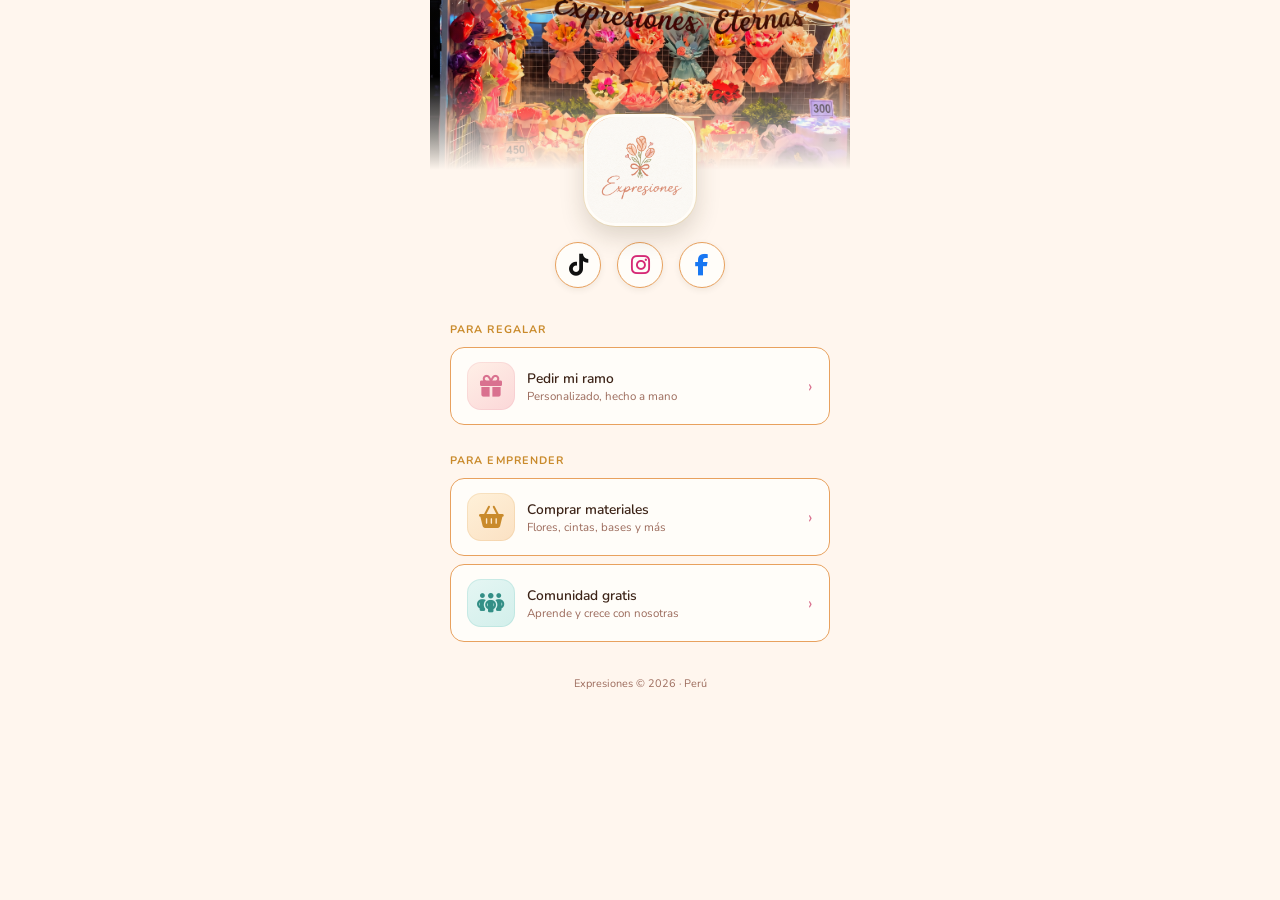
==== index.html @ 8c260d12 "cambios de iconos y prueba links" ====
<!DOCTYPE html>
<html lang="es">

<head>
  <meta charset="UTF-8" />
  <meta name="viewport" content="width=device-width, initial-scale=1.0" />
  <title>Expresiones</title>
  <meta name="description" content="Rosas eternas hechas con amor. Ramos, materiales y comunidad emprendedora." />
  <meta property="og:title" content="Expresiones" />
  <meta property="og:description"
    content="Rosas eternas hechas con amor. Ramos personalizados, materiales para emprender y comunidad de emprendedoras." />
  <meta property="og:image" content="https://gardeneternaljym.github.io/logo2.png" />
  <meta property="og:url" content="https://gardeneternaljym.github.io/" />
  <meta property="og:type" content="website" />
  <meta property="og:locale" content="es_PE" />
  <link rel="preconnect" href="https://fonts.googleapis.com" />
  <link rel="preconnect" href="https://fonts.gstatic.com" crossorigin />
  <link
    href="https://fonts.googleapis.com/css2?family=Playfair+Display:ital,wght@0,400;1,400&family=Nunito:wght@300;400;600&display=swap"
    rel="stylesheet" />
  <link rel="stylesheet" href="https://cdnjs.cloudflare.com/ajax/libs/font-awesome/6.7.2/css/all.min.css"
    referrerpolicy="no-referrer" />
  <style>
    :root {
      /* Paleta sacada de la foto real del puesto: rosa-durazno + dorado cálido + turquesa de acento */
      --cream: #FFF6EE;
      /* fondo, crema cálido como el mantel */
      --card: #FFFDF9;
      /* fondo de tarjetas y botones */
      --ink: #3D2418;
      /* texto principal, marrón oscuro del letrero cursivo */
      --rose: #D9718F;
      /* rosa-durazno de los envoltorios — acento fuerte */
      --terracotta: #C98A2B;
      /* dorado ámbar de la iluminación — acento secundario */
      --coral: #E8A15E;
      /* durazno dorado — bordes */
      --peach: #FBE3D3;
      /* durazno pálido — hover / iconos */
      --muted: #9C6B5C;
      /* texto secundario, marrón rosado */
      --turquoise: #4FB3A9;
      /* toque turquesa de contraste, visto en un par de envolturas */
    }

    *,
    *::before,
    *::after {
      box-sizing: border-box;
      margin: 0;
      padding: 0;
    }

    html {
      scroll-behavior: smooth;
    }

    body {
      font-family: 'Nunito', sans-serif;
      background: var(--cream);
      color: var(--ink);
      min-height: 100vh;
      overflow-x: hidden;
    }

    .page {
      max-width: 420px;
      margin: 0 auto;
      padding: 40px 20px 80px;
    }

    .banner-wrap {
      position: relative;
      margin: -40px -20px 0;
      width: calc(100% + 40px);
    }

    .banner-inner {
      position: relative;
      height: 170px;
      overflow: hidden;
    }

    .banner-img {
      width: 100%;
      height: 100%;
      object-fit: cover;
      display: block;
      filter: saturate(1.1) brightness(0.97);
    }

    /* Degradado suave y parejo hacia el color de fondo de la página */
    .banner-fade {
      position: absolute;
      inset: 0;
      background: linear-gradient(to bottom,
          rgba(61, 52, 24, 0.08) 0%,
          rgba(255, 251, 239, 0) 45%,
          rgba(255, 251, 239, 0.55) 78%,
          var(--cream) 100%);
      pointer-events: none;
    }

    .logo-img {
      width: 112px;
      height: 112px;
      border-radius: 28%;
      object-fit: cover;
      display: block;
      border: 3px solid var(--card);
      background: var(--card);
      box-shadow: 0 10px 24px rgba(61, 52, 24, 0.18), 0 0 0 1px rgba(246, 199, 68, 0.18);

      position: relative;
      margin: -56px auto 0;
      z-index: 2;
    }

    /* Redes sociales arriba, debajo del logo: solo ícono, sin texto */
    .social-row-top {
      display: flex;
      justify-content: center;
      align-items: center;
      gap: 16px;
      margin-top: 16px;
      margin-bottom: 34px;
    }

    .social-icon {
      width: 46px;
      height: 46px;
      border-radius: 50%;
      background: var(--card);
      border: 1.5px solid var(--coral);
      display: flex;
      align-items: center;
      justify-content: center;
      text-decoration: none;
      color: var(--ink);
      transition: background .15s, transform .1s, box-shadow .15s;
      box-shadow: 0 2px 6px rgba(61, 52, 24, 0.08);
    }

    .social-icon i {
      font-size: 22px;
      line-height: 1;
    }

    .social-icon .fa-tiktok {
      color: #111;
    }

    .social-icon .fa-instagram {
      color: #D62976;
    }

    .social-icon .fa-facebook-f {
      color: #1877F2;
    }

    .social-icon:hover {
      background: var(--peach);
      box-shadow: 0 4px 10px rgba(61, 52, 24, 0.14);
    }

    .social-icon:active {
      transform: scale(.95);
    }

    /* SECTIONS */
    .section {
      margin-bottom: 28px;
    }

    .section-label {
      font-size: .68rem;
      font-weight: 700;
      letter-spacing: .1em;
      text-transform: uppercase;
      color: var(--terracotta);
      margin-bottom: 10px;
    }

    /* BUTTONS */
    .btn {
      display: flex;
      align-items: center;
      gap: 12px;
      width: 100%;
      padding: 14px 16px;
      background: var(--card);
      border: 1.5px solid var(--coral);
      border-radius: 14px;
      cursor: pointer;
      text-decoration: none;
      color: var(--ink);
      font-family: 'Nunito', sans-serif;
      font-size: .88rem;
      transition: background .15s, transform .1s;
      margin-bottom: 8px;
    }

    .btn:hover {
      background: var(--peach);
    }

    .btn:active {
      transform: scale(.98);
    }

    .btn-icon {
      width: 48px;
      height: 48px;
      border-radius: 14px;
      background: linear-gradient(145deg, #FFF0E7, #FBD7D8);
      overflow: hidden;
      display: flex;
      align-items: center;
      justify-content: center;
      flex-shrink: 0;
      box-shadow: inset 0 0 0 1px rgba(217, 113, 143, .12);
    }

    .btn-icon i {
      color: var(--rose);
      font-size: 22px;
      line-height: 1;
    }

    .btn-icon--materials {
      background: linear-gradient(145deg, #FFF1D9, #FBE1C3);
      box-shadow: inset 0 0 0 1px rgba(201, 138, 43, .14);
    }

    .btn-icon--materials i {
      color: var(--terracotta);
    }

    .btn-icon--community {
      background: linear-gradient(145deg, #E5F6F3, #D2EFEB);
      box-shadow: inset 0 0 0 1px rgba(79, 179, 169, .16);
    }

    .btn-icon--community i {
      color: #338F86;
    }

    .btn-text {
      flex: 1;
      text-align: left;
    }

    .btn-text strong {
      display: block;
      font-size: .86rem;
      font-weight: 600;
    }

    .btn-text span {
      display: block;
      font-size: .72rem;
      color: var(--muted);
    }

    .btn-arrow {
      font-size: 1.1rem;
      color: var(--rose);
    }

    /* TOAST: confirmación flotante tras copiar */
    .toast {
      position: fixed;
      left: 50%;
      bottom: 28px;
      transform: translateX(-50%) translateY(20px);
      background: var(--ink);
      color: #FFF6EE;
      padding: 12px 20px;
      border-radius: 999px;
      font-size: .8rem;
      font-weight: 600;
      text-align: center;
      max-width: 90%;
      box-shadow: 0 8px 20px rgba(0, 0, 0, 0.25);
      opacity: 0;
      pointer-events: none;
      transition: opacity .25s ease, transform .25s ease;
      z-index: 999;
    }

    .toast.show {
      opacity: 1;
      transform: translateX(-50%) translateY(0);
    }

    /* Respaldo cuando TikTok no permite entregar el enlace a WhatsApp */
    .fallback-sheet[hidden] {
      display: none;
    }

    .fallback-sheet {
      position: fixed;
      inset: 0;
      z-index: 1000;
      display: flex;
      align-items: flex-end;
      justify-content: center;
      background: rgba(38, 22, 16, .45);
      padding: 16px;
    }

    .fallback-card {
      position: relative;
      width: min(100%, 390px);
      padding: 26px 20px 20px;
      border-radius: 24px;
      background: var(--card);
      box-shadow: 0 18px 50px rgba(38, 22, 16, .28);
      text-align: center;
    }

    .fallback-close {
      position: absolute;
      top: 12px;
      right: 14px;
      width: 34px;
      height: 34px;
      border: 0;
      border-radius: 50%;
      background: var(--peach);
      color: var(--ink);
      cursor: pointer;
    }

    .fallback-icon {
      width: 54px;
      height: 54px;
      margin: 0 auto 12px;
      border-radius: 16px;
      display: grid;
      place-items: center;
      background: #DCF8E8;
      color: #168C4A;
      font-size: 26px;
    }

    .fallback-card h2 {
      font-family: 'Playfair Display', serif;
      font-size: 1.25rem;
      margin-bottom: 8px;
    }

    .fallback-card p {
      color: var(--muted);
      font-size: .82rem;
      line-height: 1.5;
      margin: 0 auto 16px;
    }

    .fallback-tip {
      display: flex;
      align-items: center;
      justify-content: center;
      gap: 8px;
      padding: 10px 12px;
      margin-bottom: 14px;
      border-radius: 12px;
      background: var(--peach);
      color: var(--ink) !important;
      font-weight: 600;
    }

    .fallback-action,
    .fallback-copy {
      width: 100%;
      min-height: 46px;
      border-radius: 13px;
      font: 700 .82rem 'Nunito', sans-serif;
      cursor: pointer;
    }

    .fallback-action {
      border: 0;
      background: #1FAF62;
      color: #fff;
      margin-bottom: 8px;
    }

    .fallback-copy {
      border: 1.5px solid var(--coral);
      background: transparent;
      color: var(--ink);
    }

    /* FOOTER */
    .footer {
      text-align: center;
      font-size: .68rem;
      color: var(--muted);
      margin-top: 32px;
      line-height: 1.8;
    }
  </style>
</head>

<body>

  <div class="page">

    <header class="hero">
      <div class="banner-wrap">
        <div class="banner-inner">
          <img class="banner-img" src="banner.png" alt="Banner Expresiones" />
          <div class="banner-fade"></div>
        </div>
        <img class="logo-img" src="logo2.png" alt="Expresiones" />
      </div>
      <div class="social-row-top">
        <a href="https://www.tiktok.com/@expresiones_eternas" target="_blank" rel="noopener noreferrer" class="social-icon"
          aria-label="TikTok">
          <i class="fa-brands fa-tiktok" aria-hidden="true"></i>
        </a>
        <a href="https://www.instagram.com/expreciones_eternas" target="_blank" rel="noopener noreferrer"
          class="social-icon" aria-label="Instagram">
          <i class="fa-brands fa-instagram" aria-hidden="true"></i>
        </a>
        <a href="https://www.facebook.com/share/1DPNxAcHdv/" target="_blank"
          rel="noopener noreferrer" class="social-icon" aria-label="Facebook">
          <i class="fa-brands fa-facebook-f" aria-hidden="true"></i>
        </a>
      </div>

      <main>
      <!-- PARA REGALAR -->
      <div class="section">
        <p class="section-label">Para regalar</p>
        <a href="https://wa.me/51956744914?text=Hola%2C%20quiero%20pedir%20un%20ramo%20%F0%9F%8C%B7" target="_blank" rel="noopener noreferrer" class="btn"
          data-whatsapp="whatsapp://send?phone=51956744914&amp;text=Hola%2C%20quiero%20pedir%20un%20ramo%20%F0%9F%8C%B7"
          data-fallback="https://wa.me/51956744914?text=Hola%2C%20quiero%20pedir%20un%20ramo%20%F0%9F%8C%B7">
          <div class="btn-icon" aria-hidden="true">
            <i class="fa-solid fa-gift" aria-hidden="true"></i>
          </div>
          <div class="btn-text">
            <strong>Pedir mi ramo</strong>
            <span>Personalizado, hecho a mano</span>
          </div>
          <span class="btn-arrow">›</span>
        </a>
      </div>

      <!-- PARA EMPRENDER -->
      <div class="section">
        <p class="section-label">Para emprender</p>
        <a href="https://wa.me/51956744914?text=Hola%2C%20quiero%20comprar%20materiales%20%F0%9F%AA%B7" target="_blank" rel="noopener noreferrer" class="btn"
          data-whatsapp="whatsapp://send?phone=51956744914&amp;text=Hola%2C%20quiero%20comprar%20materiales%20%F0%9F%AA%B7"
          data-fallback="https://wa.me/51956744914?text=Hola%2C%20quiero%20comprar%20materiales%20%F0%9F%AA%B7">
          <div class="btn-icon btn-icon--materials" aria-hidden="true">
            <i class="fa-solid fa-basket-shopping" aria-hidden="true"></i>
          </div>
          <div class="btn-text">
            <strong>Comprar materiales</strong>
            <span>Flores, cintas, bases y más</span>
          </div>
          <span class="btn-arrow">›</span>
        </a>
        <a href="https://chat.whatsapp.com/CMHPDhzzyfnKDMrn21aZUr" target="_blank" rel="noopener noreferrer" class="btn"
          data-whatsapp="whatsapp://chat?code=CMHPDhzzyfnKDMrn21aZUr"
          data-fallback="https://chat.whatsapp.com/CMHPDhzzyfnKDMrn21aZUr">
          <div class="btn-icon btn-icon--community" aria-hidden="true">
            <i class="fa-solid fa-people-group" aria-hidden="true"></i>
          </div>
          <div class="btn-text">
            <strong>Comunidad gratis</strong>
            <span>Aprende y crece con nosotras</span>
          </div>
          <span class="btn-arrow">›</span>
        </a>
      </div>
    </main>

    <footer class="footer">
      Expresiones &copy; 2026 &middot; Perú
    </footer>
  </div>

  <div class="toast" id="toast" role="status" aria-live="polite"></div>

  <div class="fallback-sheet" id="fallbackSheet" hidden>
    <div class="fallback-card" role="dialog" aria-modal="true" aria-labelledby="fallbackTitle">
      <button class="fallback-close" id="fallbackClose" type="button" aria-label="Cerrar">
        <i class="fa-solid fa-xmark" aria-hidden="true"></i>
      </button>
      <div class="fallback-icon"><i class="fa-brands fa-whatsapp" aria-hidden="true"></i></div>
      <h2 id="fallbackTitle">TikTok no dejó abrir WhatsApp</h2>
      <p>No es un error de esta página. TikTok bloqueó la salida hacia otra aplicación.</p>
      <p class="fallback-tip"><i class="fa-solid fa-ellipsis" aria-hidden="true"></i> Toca los tres puntos de arriba y elige “Abrir en navegador”.</p>
      <button class="fallback-action" id="shareFallback" type="button">
        <i class="fa-solid fa-share-nodes" aria-hidden="true"></i> Compartir enlace
      </button>
      <button class="fallback-copy" id="copyFallback" type="button">
        <i class="fa-regular fa-copy" aria-hidden="true"></i> Copiar enlace
      </button>
    </div>
  </div>

  <script>
    (function () {
      var ua = navigator.userAgent || navigator.vendor || window.opera || '';
      var isInAppBrowser = /musical_ly|tiktok|bytedance|ttwebview|instagram|FBAN|FBAV/i.test(ua);
      var isMobile = /Android|iPhone|iPad|iPod/i.test(ua);

      var toast = document.getElementById('toast');
      var sheet = document.getElementById('fallbackSheet');
      var closeSheet = document.getElementById('fallbackClose');
      var shareFallback = document.getElementById('shareFallback');
      var copyFallback = document.getElementById('copyFallback');
      var toastTimer = null;
      var currentFallback = '';

      function showToast(msg) {
        if (!toast) return;
        toast.textContent = msg;
        toast.classList.add('show');
        clearTimeout(toastTimer);
        toastTimer = setTimeout(function () {
          toast.classList.remove('show');
        }, 3800);
      }

      function copyText(text) {
        if (navigator.clipboard && navigator.clipboard.writeText) {
          return navigator.clipboard.writeText(text);
        }
        // Respaldo para navegadores muy antiguos sin Clipboard API
        window.prompt('Copia esto manualmente:', text);
        return Promise.resolve();
      }

      function showFallback(url) {
        currentFallback = url;
        if (sheet) sheet.hidden = false;
      }

      function hideFallback() {
        if (sheet) sheet.hidden = true;
      }

      if (closeSheet) closeSheet.addEventListener('click', hideFallback);
      if (sheet) sheet.addEventListener('click', function (e) {
        if (e.target === sheet) hideFallback();
      });

      if (shareFallback) shareFallback.addEventListener('click', function () {
        if (navigator.share) {
          navigator.share({ title: 'Abrir en WhatsApp', url: currentFallback }).catch(function () {});
        } else {
          copyText(currentFallback).then(function () {
            showToast('Enlace copiado');
          });
        }
      });

      if (copyFallback) copyFallback.addEventListener('click', function () {
        copyText(currentFallback).then(function () {
          showToast('Enlace copiado. Pégalo en Chrome o Safari');
        });
      });

      if (!isInAppBrowser || !isMobile) return;

      // En navegadores internos intentamos entregar el enlace directamente a
      // la aplicación de WhatsApp. El enlace HTTPS original queda como respaldo.
      var whatsappLinks = document.querySelectorAll('[data-whatsapp]');
      whatsappLinks.forEach(function (el) {
        el.addEventListener('click', function (e) {
          e.preventDefault();
          var appUrl = el.getAttribute('data-whatsapp');
          var fallbackUrl = el.getAttribute('data-fallback') || el.href;
          var pageWasHidden = false;

          function markHidden() {
            if (document.hidden) pageWasHidden = true;
          }

          document.addEventListener('visibilitychange', markHidden, { once: true });
          window.location.href = appUrl;

          window.setTimeout(function () {
            if (!pageWasHidden && !document.hidden) showFallback(fallbackUrl);
          }, 1400);
        });
      });
    })();
  </script>

</body>

</html>
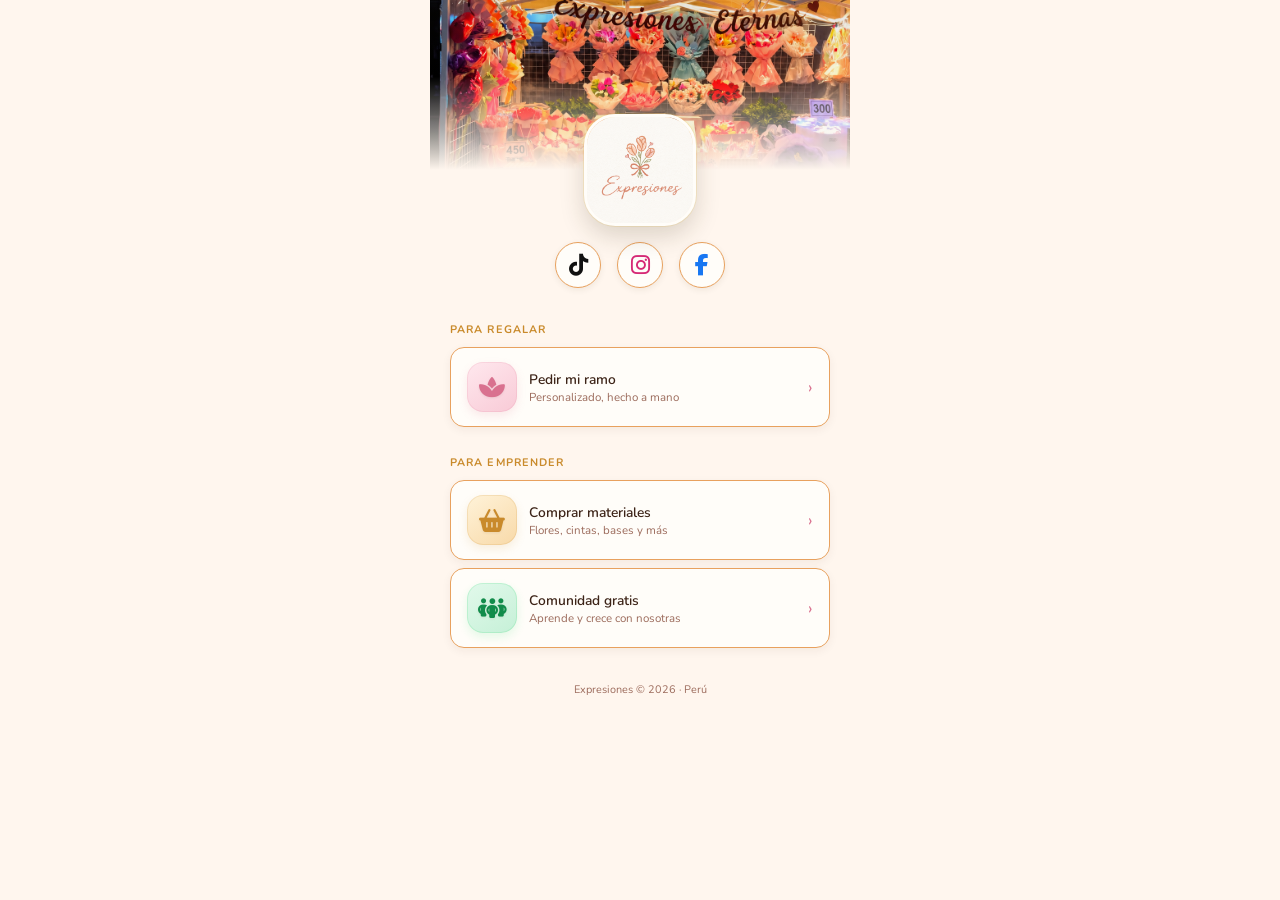
==== commit c5afa727: "prueba pruebin volvimos" ====
--- a/index.html
+++ b/index.html
@@ -196,12 +196,16 @@
       color: var(--ink);
       font-family: 'Nunito', sans-serif;
       font-size: .88rem;
-      transition: background .15s, transform .1s;
+      transition: background .15s, transform .15s, box-shadow .15s, border-color .15s;
       margin-bottom: 8px;
+      box-shadow: 0 3px 10px rgba(61, 36, 24, .06);
     }
 
     .btn:hover {
       background: var(--peach);
+      border-color: var(--rose);
+      box-shadow: 0 7px 18px rgba(61, 36, 24, .11);
+      transform: translateY(-1px);
     }
 
     .btn:active {
@@ -209,27 +213,28 @@
     }
 
     .btn-icon {
-      width: 48px;
-      height: 48px;
-      border-radius: 14px;
-      background: linear-gradient(145deg, #FFF0E7, #FBD7D8);
+      width: 50px;
+      height: 50px;
+      border-radius: 16px;
+      background: linear-gradient(145deg, #FFE8EE, #F8CAD6);
       overflow: hidden;
       display: flex;
       align-items: center;
       justify-content: center;
       flex-shrink: 0;
-      box-shadow: inset 0 0 0 1px rgba(217, 113, 143, .12);
+      box-shadow: inset 0 0 0 1px rgba(217, 113, 143, .14), 0 4px 10px rgba(217, 113, 143, .14);
     }
 
     .btn-icon i {
       color: var(--rose);
-      font-size: 22px;
+      font-size: 23px;
       line-height: 1;
+      filter: drop-shadow(0 1px 1px rgba(61, 36, 24, .08));
     }
 
     .btn-icon--materials {
-      background: linear-gradient(145deg, #FFF1D9, #FBE1C3);
-      box-shadow: inset 0 0 0 1px rgba(201, 138, 43, .14);
+      background: linear-gradient(145deg, #FFF3D9, #F8D9A8);
+      box-shadow: inset 0 0 0 1px rgba(201, 138, 43, .16), 0 4px 10px rgba(201, 138, 43, .13);
     }
 
     .btn-icon--materials i {
@@ -237,12 +242,12 @@
     }
 
     .btn-icon--community {
-      background: linear-gradient(145deg, #E5F6F3, #D2EFEB);
-      box-shadow: inset 0 0 0 1px rgba(79, 179, 169, .16);
+      background: linear-gradient(145deg, #E2F9EB, #C5F0D7);
+      box-shadow: inset 0 0 0 1px rgba(37, 211, 102, .16), 0 4px 10px rgba(37, 211, 102, .12);
     }
 
     .btn-icon--community i {
-      color: #338F86;
+      color: #128C4B;
     }
 
     .btn-text {
@@ -293,105 +298,6 @@
       transform: translateX(-50%) translateY(0);
     }
 
-    /* Respaldo cuando TikTok no permite entregar el enlace a WhatsApp */
-    .fallback-sheet[hidden] {
-      display: none;
-    }
-
-    .fallback-sheet {
-      position: fixed;
-      inset: 0;
-      z-index: 1000;
-      display: flex;
-      align-items: flex-end;
-      justify-content: center;
-      background: rgba(38, 22, 16, .45);
-      padding: 16px;
-    }
-
-    .fallback-card {
-      position: relative;
-      width: min(100%, 390px);
-      padding: 26px 20px 20px;
-      border-radius: 24px;
-      background: var(--card);
-      box-shadow: 0 18px 50px rgba(38, 22, 16, .28);
-      text-align: center;
-    }
-
-    .fallback-close {
-      position: absolute;
-      top: 12px;
-      right: 14px;
-      width: 34px;
-      height: 34px;
-      border: 0;
-      border-radius: 50%;
-      background: var(--peach);
-      color: var(--ink);
-      cursor: pointer;
-    }
-
-    .fallback-icon {
-      width: 54px;
-      height: 54px;
-      margin: 0 auto 12px;
-      border-radius: 16px;
-      display: grid;
-      place-items: center;
-      background: #DCF8E8;
-      color: #168C4A;
-      font-size: 26px;
-    }
-
-    .fallback-card h2 {
-      font-family: 'Playfair Display', serif;
-      font-size: 1.25rem;
-      margin-bottom: 8px;
-    }
-
-    .fallback-card p {
-      color: var(--muted);
-      font-size: .82rem;
-      line-height: 1.5;
-      margin: 0 auto 16px;
-    }
-
-    .fallback-tip {
-      display: flex;
-      align-items: center;
-      justify-content: center;
-      gap: 8px;
-      padding: 10px 12px;
-      margin-bottom: 14px;
-      border-radius: 12px;
-      background: var(--peach);
-      color: var(--ink) !important;
-      font-weight: 600;
-    }
-
-    .fallback-action,
-    .fallback-copy {
-      width: 100%;
-      min-height: 46px;
-      border-radius: 13px;
-      font: 700 .82rem 'Nunito', sans-serif;
-      cursor: pointer;
-    }
-
-    .fallback-action {
-      border: 0;
-      background: #1FAF62;
-      color: #fff;
-      margin-bottom: 8px;
-    }
-
-    .fallback-copy {
-      border: 1.5px solid var(--coral);
-      background: transparent;
-      color: var(--ink);
-    }
-
     /* FOOTER */
     .footer {
       text-align: center;
@@ -435,10 +341,9 @@
       <div class="section">
         <p class="section-label">Para regalar</p>
         <a href="https://wa.me/51956744914?text=Hola%2C%20quiero%20pedir%20un%20ramo%20%F0%9F%8C%B7" target="_blank" rel="noopener noreferrer" class="btn"
-          data-whatsapp="whatsapp://send?phone=51956744914&amp;text=Hola%2C%20quiero%20pedir%20un%20ramo%20%F0%9F%8C%B7"
-          data-fallback="https://wa.me/51956744914?text=Hola%2C%20quiero%20pedir%20un%20ramo%20%F0%9F%8C%B7">
+          data-copy="https://wa.me/51956744914?text=Hola%2C%20quiero%20pedir%20un%20ramo%20%F0%9F%8C%B7" data-copy-type="link">
           <div class="btn-icon" aria-hidden="true">
-            <i class="fa-solid fa-gift" aria-hidden="true"></i>
+            <i class="fa-solid fa-spa" aria-hidden="true"></i>
           </div>
           <div class="btn-text">
             <strong>Pedir mi ramo</strong>
@@ -452,8 +357,7 @@
       <div class="section">
         <p class="section-label">Para emprender</p>
         <a href="https://wa.me/51956744914?text=Hola%2C%20quiero%20comprar%20materiales%20%F0%9F%AA%B7" target="_blank" rel="noopener noreferrer" class="btn"
-          data-whatsapp="whatsapp://send?phone=51956744914&amp;text=Hola%2C%20quiero%20comprar%20materiales%20%F0%9F%AA%B7"
-          data-fallback="https://wa.me/51956744914?text=Hola%2C%20quiero%20comprar%20materiales%20%F0%9F%AA%B7">
+          data-copy="https://wa.me/51956744914?text=Hola%2C%20quiero%20comprar%20materiales%20%F0%9F%AA%B7" data-copy-type="link">
           <div class="btn-icon btn-icon--materials" aria-hidden="true">
             <i class="fa-solid fa-basket-shopping" aria-hidden="true"></i>
           </div>
@@ -464,8 +368,7 @@
           <span class="btn-arrow">›</span>
         </a>
         <a href="https://chat.whatsapp.com/CMHPDhzzyfnKDMrn21aZUr" target="_blank" rel="noopener noreferrer" class="btn"
-          data-whatsapp="whatsapp://chat?code=CMHPDhzzyfnKDMrn21aZUr"
-          data-fallback="https://chat.whatsapp.com/CMHPDhzzyfnKDMrn21aZUr">
+          data-copy="https://chat.whatsapp.com/CMHPDhzzyfnKDMrn21aZUr" data-copy-type="link">
           <div class="btn-icon btn-icon--community" aria-hidden="true">
             <i class="fa-solid fa-people-group" aria-hidden="true"></i>
           </div>
@@ -485,37 +388,15 @@
 
   <div class="toast" id="toast" role="status" aria-live="polite"></div>
 
-  <div class="fallback-sheet" id="fallbackSheet" hidden>
-    <div class="fallback-card" role="dialog" aria-modal="true" aria-labelledby="fallbackTitle">
-      <button class="fallback-close" id="fallbackClose" type="button" aria-label="Cerrar">
-        <i class="fa-solid fa-xmark" aria-hidden="true"></i>
-      </button>
-      <div class="fallback-icon"><i class="fa-brands fa-whatsapp" aria-hidden="true"></i></div>
-      <h2 id="fallbackTitle">TikTok no dejó abrir WhatsApp</h2>
-      <p>No es un error de esta página. TikTok bloqueó la salida hacia otra aplicación.</p>
-      <p class="fallback-tip"><i class="fa-solid fa-ellipsis" aria-hidden="true"></i> Toca los tres puntos de arriba y elige “Abrir en navegador”.</p>
-      <button class="fallback-action" id="shareFallback" type="button">
-        <i class="fa-solid fa-share-nodes" aria-hidden="true"></i> Compartir enlace
-      </button>
-      <button class="fallback-copy" id="copyFallback" type="button">
-        <i class="fa-regular fa-copy" aria-hidden="true"></i> Copiar enlace
-      </button>
-    </div>
-  </div>
-
   <script>
     (function () {
       var ua = navigator.userAgent || navigator.vendor || window.opera || '';
       var isInAppBrowser = /musical_ly|tiktok|bytedance|ttwebview|instagram|FBAN|FBAV/i.test(ua);
-      var isMobile = /Android|iPhone|iPad|iPod/i.test(ua);
+
+      if (!isInAppBrowser) return;
 
       var toast = document.getElementById('toast');
-      var sheet = document.getElementById('fallbackSheet');
-      var closeSheet = document.getElementById('fallbackClose');
-      var shareFallback = document.getElementById('shareFallback');
-      var copyFallback = document.getElementById('copyFallback');
       var toastTimer = null;
-      var currentFallback = '';
 
       function showToast(msg) {
         if (!toast) return;
@@ -536,58 +417,21 @@
         return Promise.resolve();
       }
 
-      function showFallback(url) {
-        currentFallback = url;
-        if (sheet) sheet.hidden = false;
-      }
-
-      function hideFallback() {
-        if (sheet) sheet.hidden = true;
-      }
-
-      if (closeSheet) closeSheet.addEventListener('click', hideFallback);
-      if (sheet) sheet.addEventListener('click', function (e) {
-        if (e.target === sheet) hideFallback();
-      });
-
-      if (shareFallback) shareFallback.addEventListener('click', function () {
-        if (navigator.share) {
-          navigator.share({ title: 'Abrir en WhatsApp', url: currentFallback }).catch(function () {});
-        } else {
-          copyText(currentFallback).then(function () {
-            showToast('Enlace copiado');
-          });
-        }
-      });
-
-      if (copyFallback) copyFallback.addEventListener('click', function () {
-        copyText(currentFallback).then(function () {
-          showToast('Enlace copiado. Pégalo en Chrome o Safari');
-        });
-      });
-
-      if (!isInAppBrowser || !isMobile) return;
-
-      // En navegadores internos intentamos entregar el enlace directamente a
-      // la aplicación de WhatsApp. El enlace HTTPS original queda como respaldo.
-      var whatsappLinks = document.querySelectorAll('[data-whatsapp]');
-      whatsappLinks.forEach(function (el) {
+      // TikTok puede bloquear los enlaces externos; dentro de su navegador
+      // copiamos el destino y mostramos una confirmación breve.
+      var copiables = document.querySelectorAll('[data-copy]');
+      copiables.forEach(function (el) {
         el.addEventListener('click', function (e) {
           e.preventDefault();
-          var appUrl = el.getAttribute('data-whatsapp');
-          var fallbackUrl = el.getAttribute('data-fallback') || el.href;
-          var pageWasHidden = false;
-
-          function markHidden() {
-            if (document.hidden) pageWasHidden = true;
-          }
-
-          document.addEventListener('visibilitychange', markHidden, { once: true });
-          window.location.href = appUrl;
-
-          window.setTimeout(function () {
-            if (!pageWasHidden && !document.hidden) showFallback(fallbackUrl);
-          }, 1400);
+          var text = el.getAttribute('data-copy');
+          var type = el.getAttribute('data-copy-type');
+          copyText(text).then(function () {
+            if (type === 'phone') {
+              showToast('📋 ¡Número copiado! Abre WhatsApp y pégalo en “Nuevo chat”');
+            } else {
+              showToast('🔗 ¡Enlace copiado! Pégalo en Chrome o Safari para abrirlo');
+            }
+          });
         });
       });
     })();
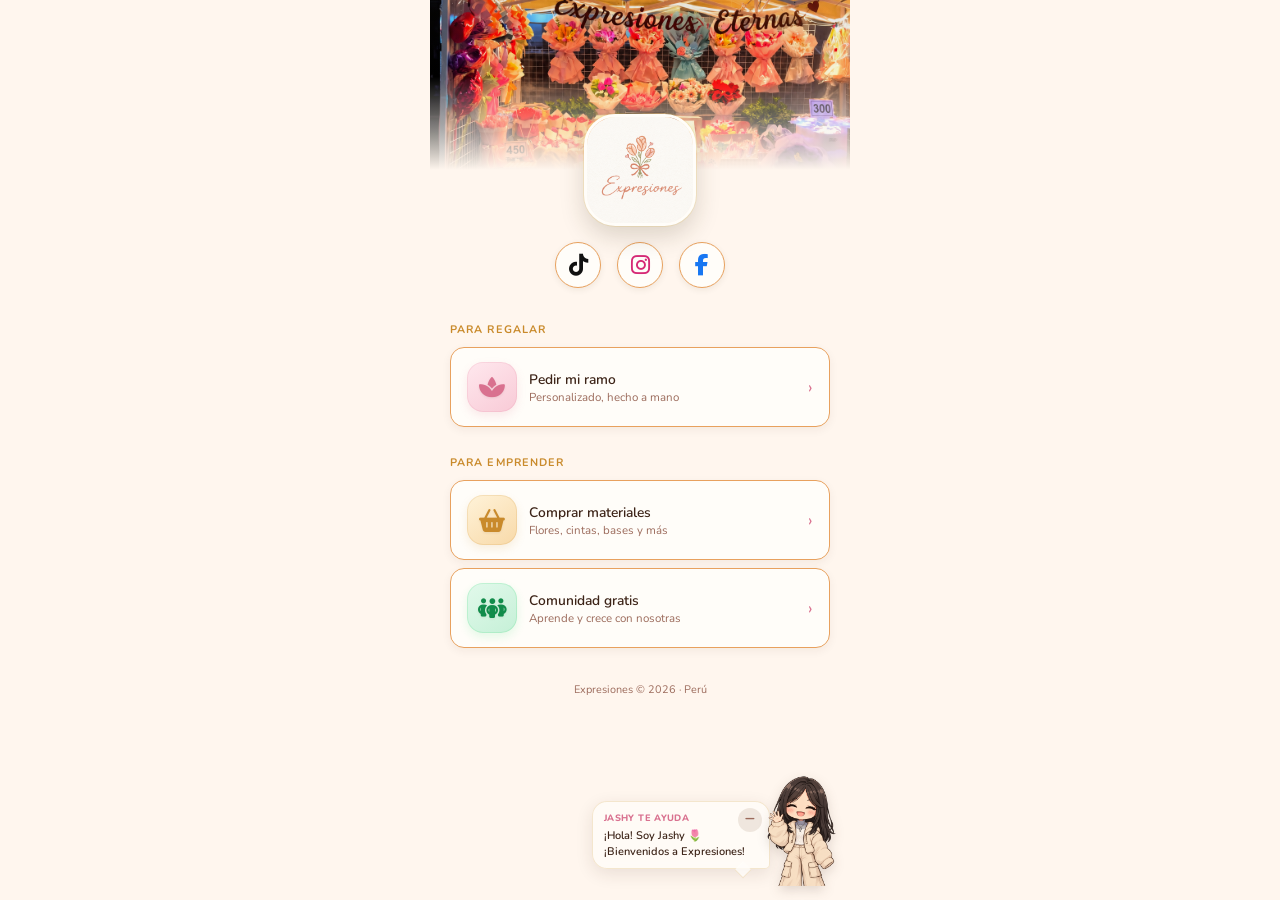
==== commit d80ba721: "mini jashy agregada" ====
--- a/index.html
+++ b/index.html
@@ -298,6 +298,139 @@
       transform: translateX(-50%) translateY(0);
     }
 
+    /* Asistente flotante de Jashy: compacto, accesible y fácil de minimizar */
+    .jashy-widget {
+      position: fixed;
+      right: max(12px, calc((100vw - 420px) / 2 + 12px));
+      bottom: max(14px, env(safe-area-inset-bottom));
+      z-index: 50;
+      display: flex;
+      align-items: flex-end;
+      max-width: calc(100vw - 24px);
+      pointer-events: none;
+    }
+
+    .jashy-avatar-button {
+      position: relative;
+      z-index: 2;
+      width: 74px;
+      flex: 0 0 74px;
+      padding: 0;
+      border: 0;
+      background: transparent;
+      cursor: pointer;
+      pointer-events: auto;
+      animation: jashy-float 5s ease-in-out infinite;
+      -webkit-tap-highlight-color: transparent;
+    }
+
+    .jashy-avatar-button img {
+      display: block;
+      width: 100%;
+      height: auto;
+      filter: drop-shadow(0 4px 6px rgba(61, 36, 24, .16));
+    }
+
+    .jashy-chat {
+      position: relative;
+      width: 178px;
+      max-width: calc(100vw - 90px);
+      margin: 0 -6px 17px 0;
+      padding: 10px 11px 9px;
+      border: 1px solid rgba(201, 138, 43, .2);
+      border-radius: 15px 15px 5px 15px;
+      background: rgba(255, 253, 249, .78);
+      box-shadow: 0 5px 17px rgba(61, 36, 24, .11);
+      -webkit-backdrop-filter: blur(5px);
+      backdrop-filter: blur(5px);
+      color: var(--ink);
+      pointer-events: auto;
+      transform-origin: bottom right;
+      animation: jashy-pop .35s ease-out both;
+    }
+
+    .jashy-chat::after {
+      position: absolute;
+      right: 20px;
+      bottom: -8px;
+      width: 12px;
+      height: 12px;
+      content: "";
+      border-right: 1px solid rgba(201, 138, 43, .2);
+      border-bottom: 1px solid rgba(201, 138, 43, .2);
+      background: rgba(255, 253, 249, .78);
+      transform: rotate(45deg);
+    }
+
+    .jashy-chat-close {
+      position: absolute;
+      top: 6px;
+      right: 7px;
+      display: grid;
+      width: 24px;
+      height: 24px;
+      place-items: center;
+      border: 0;
+      border-radius: 50%;
+      background: rgba(235, 224, 214, .78);
+      color: var(--muted);
+      font-size: .7rem;
+      cursor: pointer;
+    }
+
+    .jashy-name {
+      display: block;
+      margin: 0 22px 4px 0;
+      color: var(--rose);
+      font-size: .58rem;
+      font-weight: 800;
+      letter-spacing: .04em;
+      text-transform: uppercase;
+    }
+
+    .jashy-message {
+      min-height: 0;
+      margin: 0;
+      padding-right: 3px;
+      font-size: .69rem;
+      font-weight: 600;
+      line-height: 1.4;
+      transition: opacity .2s ease;
+    }
+
+    .jashy-message.is-changing {
+      opacity: .25;
+    }
+
+    .jashy-widget.is-minimized .jashy-chat {
+      display: none;
+    }
+
+    .jashy-widget.is-minimized .jashy-avatar-button {
+      width: 60px;
+      flex-basis: 60px;
+    }
+
+    @keyframes jashy-float {
+      0%, 100% { transform: translateY(0); }
+      50% { transform: translateY(-3px); }
+    }
+
+    @keyframes jashy-pop {
+      from { opacity: 0; transform: scale(.94) translateY(5px); }
+      to { opacity: 1; transform: scale(1) translateY(0); }
+    }
+
+    @media (max-width: 360px) {
+      .jashy-avatar-button { width: 64px; flex-basis: 64px; }
+      .jashy-chat { width: 168px; max-width: calc(100vw - 82px); padding: 9px 10px; }
+      .jashy-message { font-size: .66rem; }
+    }
+
+    @media (prefers-reduced-motion: reduce) {
+      .jashy-avatar-button, .jashy-chat { animation: none; }
+    }
+
     /* FOOTER */
     .footer {
       text-align: center;
@@ -321,17 +454,18 @@
         </div>
         <img class="logo-img" src="logo2.png" alt="Expresiones" />
       </div>
-      <div class="social-row-top">
+      <div class="social-row-top" id="redes">
         <a href="https://www.tiktok.com/@expresiones_eternas" target="_blank" rel="noopener noreferrer" class="social-icon"
-          aria-label="TikTok">
+          aria-label="TikTok" data-copy="https://www.tiktok.com/@expresiones_eternas">
           <i class="fa-brands fa-tiktok" aria-hidden="true"></i>
         </a>
         <a href="https://www.instagram.com/expreciones_eternas" target="_blank" rel="noopener noreferrer"
-          class="social-icon" aria-label="Instagram">
+          class="social-icon" aria-label="Instagram" data-copy="https://www.instagram.com/expreciones_eternas">
           <i class="fa-brands fa-instagram" aria-hidden="true"></i>
         </a>
         <a href="https://www.facebook.com/share/1DPNxAcHdv/" target="_blank"
-          rel="noopener noreferrer" class="social-icon" aria-label="Facebook">
+          rel="noopener noreferrer" class="social-icon" aria-label="Facebook"
+          data-copy="https://www.facebook.com/share/1DPNxAcHdv/">
           <i class="fa-brands fa-facebook-f" aria-hidden="true"></i>
         </a>
       </div>
@@ -341,7 +475,7 @@
       <div class="section">
         <p class="section-label">Para regalar</p>
         <a href="https://wa.me/51956744914?text=Hola%2C%20quiero%20pedir%20un%20ramo%20%F0%9F%8C%B7" target="_blank" rel="noopener noreferrer" class="btn"
-          data-copy="https://wa.me/51956744914?text=Hola%2C%20quiero%20pedir%20un%20ramo%20%F0%9F%8C%B7" data-copy-type="link">
+          data-copy="https://wa.me/51956744914?text=Hola%2C%20quiero%20pedir%20un%20ramo%20%F0%9F%8C%B7">
           <div class="btn-icon" aria-hidden="true">
             <i class="fa-solid fa-spa" aria-hidden="true"></i>
           </div>
@@ -357,7 +491,7 @@
       <div class="section">
         <p class="section-label">Para emprender</p>
         <a href="https://wa.me/51956744914?text=Hola%2C%20quiero%20comprar%20materiales%20%F0%9F%AA%B7" target="_blank" rel="noopener noreferrer" class="btn"
-          data-copy="https://wa.me/51956744914?text=Hola%2C%20quiero%20comprar%20materiales%20%F0%9F%AA%B7" data-copy-type="link">
+          data-copy="https://wa.me/51956744914?text=Hola%2C%20quiero%20comprar%20materiales%20%F0%9F%AA%B7">
           <div class="btn-icon btn-icon--materials" aria-hidden="true">
             <i class="fa-solid fa-basket-shopping" aria-hidden="true"></i>
           </div>
@@ -368,7 +502,7 @@
           <span class="btn-arrow">›</span>
         </a>
         <a href="https://chat.whatsapp.com/CMHPDhzzyfnKDMrn21aZUr" target="_blank" rel="noopener noreferrer" class="btn"
-          data-copy="https://chat.whatsapp.com/CMHPDhzzyfnKDMrn21aZUr" data-copy-type="link">
+          data-copy="https://chat.whatsapp.com/CMHPDhzzyfnKDMrn21aZUr">
           <div class="btn-icon btn-icon--community" aria-hidden="true">
             <i class="fa-solid fa-people-group" aria-hidden="true"></i>
           </div>
@@ -388,6 +522,19 @@
 
   <div class="toast" id="toast" role="status" aria-live="polite"></div>
 
+  <aside class="jashy-widget" id="jashyWidget" aria-label="Ayuda de Jashy">
+    <div class="jashy-chat" id="jashyChat">
+      <button class="jashy-chat-close" id="jashyClose" type="button" aria-label="Minimizar a Jashy">
+        <i class="fa-solid fa-minus" aria-hidden="true"></i>
+      </button>
+      <span class="jashy-name">Jashy te ayuda</span>
+      <p class="jashy-message" id="jashyMessage" aria-live="polite" aria-atomic="true">¡Hola! Soy Jashy 🌷 ¡Bienvenidos a Expresiones!</p>
+    </div>
+    <button class="jashy-avatar-button" id="jashyAvatar" type="button" aria-label="Abrir los mensajes de Jashy" aria-expanded="true">
+      <img src="Image/jashy.png" alt="Jashy saludando" />
+    </button>
+  </aside>
+
   <script>
     (function () {
       var ua = navigator.userAgent || navigator.vendor || window.opera || '';
@@ -410,31 +557,91 @@
 
       function copyText(text) {
         if (navigator.clipboard && navigator.clipboard.writeText) {
-          return navigator.clipboard.writeText(text);
+          return navigator.clipboard.writeText(text).catch(function () {
+            return copyTextFallback(text);
+          });
         }
-        // Respaldo para navegadores muy antiguos sin Clipboard API
-        window.prompt('Copia esto manualmente:', text);
+        return copyTextFallback(text);
+      }
+
+      function copyTextFallback(text) {
+        var input = document.createElement('textarea');
+        input.value = text;
+        input.setAttribute('readonly', '');
+        input.style.position = 'fixed';
+        input.style.opacity = '0';
+        document.body.appendChild(input);
+        input.select();
+        var copied = false;
+        try {
+          copied = document.execCommand('copy');
+        } catch (error) {
+          copied = false;
+        }
+        input.remove();
+
+        if (copied) return Promise.resolve();
+        window.prompt('Copia este enlace:', text);
         return Promise.resolve();
       }
 
-      // TikTok puede bloquear los enlaces externos; dentro de su navegador
-      // copiamos el destino y mostramos una confirmación breve.
-      var copiables = document.querySelectorAll('[data-copy]');
-      copiables.forEach(function (el) {
-        el.addEventListener('click', function (e) {
-          e.preventDefault();
-          var text = el.getAttribute('data-copy');
-          var type = el.getAttribute('data-copy-type');
-          copyText(text).then(function () {
-            if (type === 'phone') {
-              showToast('📋 ¡Número copiado! Abre WhatsApp y pégalo en “Nuevo chat”');
-            } else {
-              showToast('🔗 ¡Enlace copiado! Pégalo en Chrome o Safari para abrirlo');
-            }
-          });
+      // Intercepta también el enlace de Jashy aunque su destino vaya cambiando.
+      document.addEventListener('click', function (e) {
+        var el = e.target.closest('[data-copy]');
+        if (!el) return;
+        e.preventDefault();
+        var text = el.getAttribute('data-copy');
+        copyText(text).then(function () {
+          showToast('🔗 ¡Enlace copiado! Pégalo en tu navegador para abrirlo');
+        }).catch(function () {
+          showToast('No se pudo copiar. Mantén presionado el enlace para copiarlo');
         });
       });
     })();
+
+    (function () {
+      var widget = document.getElementById('jashyWidget');
+      var avatar = document.getElementById('jashyAvatar');
+      var close = document.getElementById('jashyClose');
+      var messageNode = document.getElementById('jashyMessage');
+      var messages = [
+        '¡Hola! Soy Jashy 🌷 ¡Bienvenidos a Expresiones!',
+        '¿Buscas un regalo? Toca “Pedir mi ramo” 🌸',
+        '¿Te gusta crear? Toca “Comprar materiales” ✨',
+        'Toca “Comunidad gratis” y aprendamos juntas 💚',
+        'Síguenos en nuestras redes para ver más ideas 💐'
+      ];
+      var currentMessage = 0;
+
+      function showMessage(index) {
+        messageNode.classList.add('is-changing');
+        window.setTimeout(function () {
+          messageNode.textContent = messages[index];
+          messageNode.classList.remove('is-changing');
+        }, 180);
+      }
+
+      function showRandomMessage() {
+        var nextMessage;
+        do {
+          nextMessage = Math.floor(Math.random() * messages.length);
+        } while (messages.length > 1 && nextMessage === currentMessage);
+        currentMessage = nextMessage;
+        showMessage(currentMessage);
+      }
+
+      avatar.addEventListener('click', function () {
+        var minimized = widget.classList.toggle('is-minimized');
+        avatar.setAttribute('aria-expanded', String(!minimized));
+      });
+
+      close.addEventListener('click', function () {
+        widget.classList.add('is-minimized');
+        avatar.setAttribute('aria-expanded', 'false');
+      });
+
+      window.setInterval(showRandomMessage, 9000);
+    })();
   </script>
 
 </body>
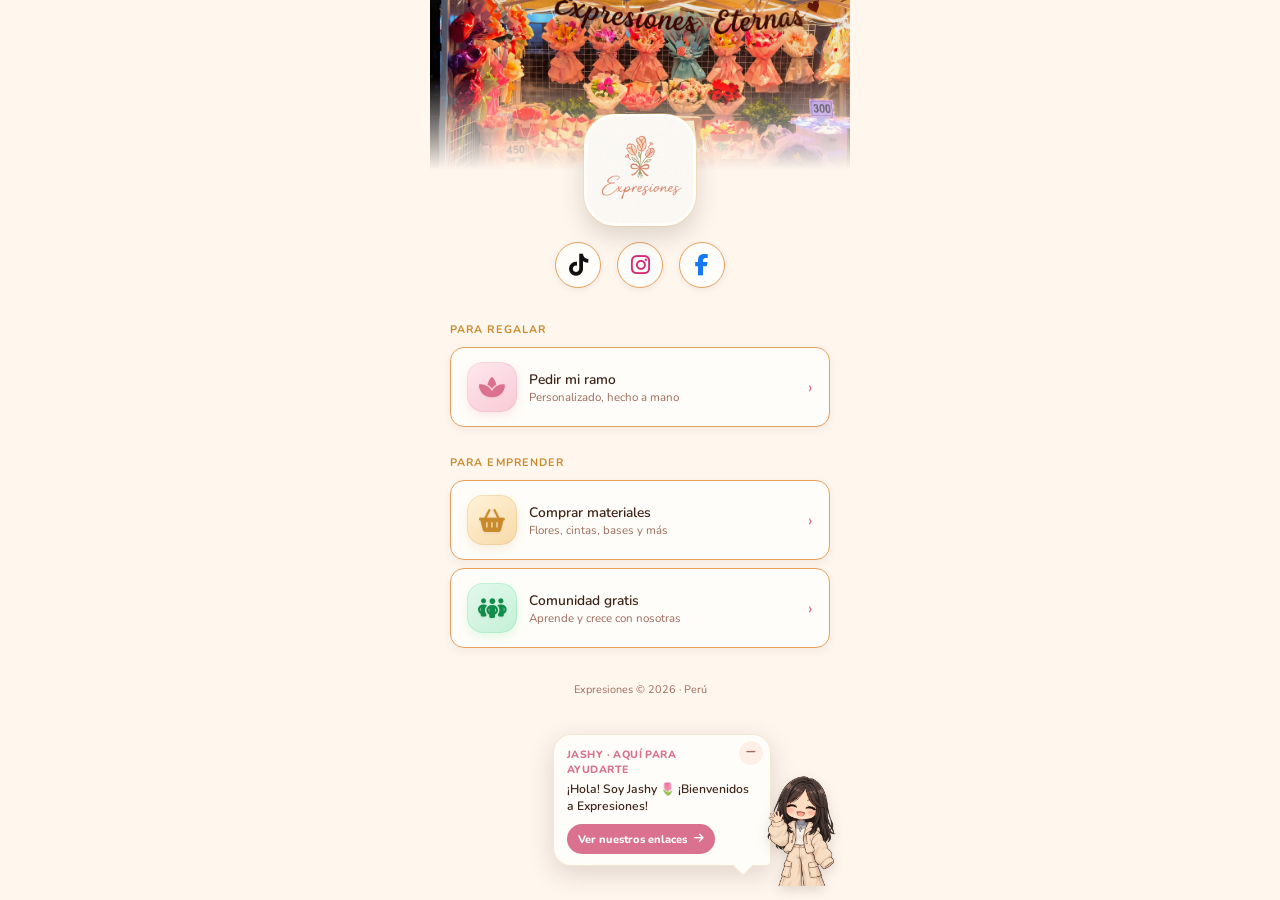
==== commit dda61d1e: "refractorizacion de carpetas y nuevos iconos" ====
--- a/index.html
+++ b/index.html
@@ -333,16 +333,14 @@
 
     .jashy-chat {
       position: relative;
-      width: 178px;
-      max-width: calc(100vw - 90px);
-      margin: 0 -6px 17px 0;
-      padding: 10px 11px 9px;
+      width: 218px;
+      max-width: calc(100vw - 102px);
+      margin: 0 -7px 20px 0;
+      padding: 12px 13px 11px;
       border: 1px solid rgba(201, 138, 43, .2);
-      border-radius: 15px 15px 5px 15px;
-      background: rgba(255, 253, 249, .78);
-      box-shadow: 0 5px 17px rgba(61, 36, 24, .11);
-      -webkit-backdrop-filter: blur(5px);
-      backdrop-filter: blur(5px);
+      border-radius: 18px 18px 5px 18px;
+      background: rgba(255, 253, 249, .98);
+      box-shadow: 0 8px 26px rgba(61, 36, 24, .16);
       color: var(--ink);
       pointer-events: auto;
       transform-origin: bottom right;
@@ -353,12 +351,12 @@
       position: absolute;
       right: 20px;
       bottom: -8px;
-      width: 12px;
-      height: 12px;
+      width: 14px;
+      height: 14px;
       content: "";
       border-right: 1px solid rgba(201, 138, 43, .2);
       border-bottom: 1px solid rgba(201, 138, 43, .2);
-      background: rgba(255, 253, 249, .78);
+      background: var(--card);
       transform: rotate(45deg);
     }
 
@@ -372,7 +370,7 @@
       place-items: center;
       border: 0;
       border-radius: 50%;
-      background: rgba(235, 224, 214, .78);
+      background: #FFF0E7;
       color: var(--muted);
       font-size: .7rem;
       cursor: pointer;
@@ -382,17 +380,16 @@
       display: block;
       margin: 0 22px 4px 0;
       color: var(--rose);
-      font-size: .58rem;
+      font-size: .66rem;
       font-weight: 800;
       letter-spacing: .04em;
       text-transform: uppercase;
     }
 
     .jashy-message {
-      min-height: 0;
-      margin: 0;
-      padding-right: 3px;
-      font-size: .69rem;
+      min-height: 34px;
+      margin: 0 0 9px;
+      font-size: .76rem;
       font-weight: 600;
       line-height: 1.4;
       transition: opacity .2s ease;
@@ -402,6 +399,26 @@
       opacity: .25;
     }
 
+    .jashy-cta {
+      display: inline-flex;
+      align-items: center;
+      gap: 7px;
+      min-height: 30px;
+      padding: 6px 11px;
+      border-radius: 999px;
+      background: var(--rose);
+      color: #fff;
+      font-size: .69rem;
+      font-weight: 800;
+      text-decoration: none;
+      transition: transform .15s ease, background .15s ease;
+    }
+
+    .jashy-cta:hover {
+      background: #C65F7E;
+      transform: translateY(-1px);
+    }
+
     .jashy-widget.is-minimized .jashy-chat {
       display: none;
     }
@@ -423,8 +440,8 @@
 
     @media (max-width: 360px) {
       .jashy-avatar-button { width: 64px; flex-basis: 64px; }
-      .jashy-chat { width: 168px; max-width: calc(100vw - 82px); padding: 9px 10px; }
-      .jashy-message { font-size: .66rem; }
+      .jashy-chat { width: 205px; max-width: calc(100vw - 90px); padding: 11px 12px; }
+      .jashy-message { font-size: .72rem; }
     }
 
     @media (prefers-reduced-motion: reduce) {
@@ -527,8 +544,11 @@
       <button class="jashy-chat-close" id="jashyClose" type="button" aria-label="Minimizar a Jashy">
         <i class="fa-solid fa-minus" aria-hidden="true"></i>
       </button>
-      <span class="jashy-name">Jashy te ayuda</span>
+      <span class="jashy-name">Jashy · aquí para ayudarte</span>
       <p class="jashy-message" id="jashyMessage" aria-live="polite" aria-atomic="true">¡Hola! Soy Jashy 🌷 ¡Bienvenidos a Expresiones!</p>
+      <a class="jashy-cta" id="jashyCta" href="#redes">
+        <span>Ver nuestros enlaces</span><i class="fa-solid fa-arrow-right" aria-hidden="true"></i>
+      </a>
     </div>
     <button class="jashy-avatar-button" id="jashyAvatar" type="button" aria-label="Abrir los mensajes de Jashy" aria-expanded="true">
       <img src="Image/jashy.png" alt="Jashy saludando" />
@@ -604,19 +624,49 @@
       var avatar = document.getElementById('jashyAvatar');
       var close = document.getElementById('jashyClose');
       var messageNode = document.getElementById('jashyMessage');
+      var cta = document.getElementById('jashyCta');
       var messages = [
-        '¡Hola! Soy Jashy 🌷 ¡Bienvenidos a Expresiones!',
-        '¿Buscas un regalo? Toca “Pedir mi ramo” 🌸',
-        '¿Te gusta crear? Toca “Comprar materiales” ✨',
-        'Toca “Comunidad gratis” y aprendamos juntas 💚',
-        'Síguenos en nuestras redes para ver más ideas 💐'
+        {
+          text: '¡Hola! Soy Jashy 🌷 ¡Bienvenidos a Expresiones!',
+          label: 'Ver nuestros enlaces', href: '#redes'
+        },
+        {
+          text: '¿Buscas un regalo especial? Te ayudamos a crear tu ramo 🌸',
+          label: 'Pedir mi ramo',
+          href: 'https://wa.me/51956744914?text=Hola%2C%20quiero%20pedir%20un%20ramo%20%F0%9F%8C%B7',
+          copy: 'https://wa.me/51956744914?text=Hola%2C%20quiero%20pedir%20un%20ramo%20%F0%9F%8C%B7'
+        },
+        {
+          text: '¿Te gusta crear? Tenemos materiales para que empieces a emprender ✨',
+          label: 'Ver materiales',
+          href: 'https://wa.me/51956744914?text=Hola%2C%20quiero%20comprar%20materiales%20%F0%9F%AA%B7',
+          copy: 'https://wa.me/51956744914?text=Hola%2C%20quiero%20comprar%20materiales%20%F0%9F%AA%B7'
+        },
+        {
+          text: 'Únete gratis a nuestra comunidad y aprendamos juntas 💚',
+          label: 'Unirme gratis',
+          href: 'https://chat.whatsapp.com/CMHPDhzzyfnKDMrn21aZUr',
+          copy: 'https://chat.whatsapp.com/CMHPDhzzyfnKDMrn21aZUr'
+        },
+        {
+          text: 'Síguenos en nuestras redes para ver ramos, ideas y novedades 💐',
+          label: 'Ver redes', href: '#redes'
+        }
       ];
       var currentMessage = 0;
 
       function showMessage(index) {
+        var item = messages[index];
         messageNode.classList.add('is-changing');
         window.setTimeout(function () {
-          messageNode.textContent = messages[index];
+          messageNode.textContent = item.text;
+          cta.querySelector('span').textContent = item.label;
+          cta.href = item.href;
+          if (item.copy) {
+            cta.setAttribute('data-copy', item.copy);
+          } else {
+            cta.removeAttribute('data-copy');
+          }
           messageNode.classList.remove('is-changing');
         }, 180);
       }
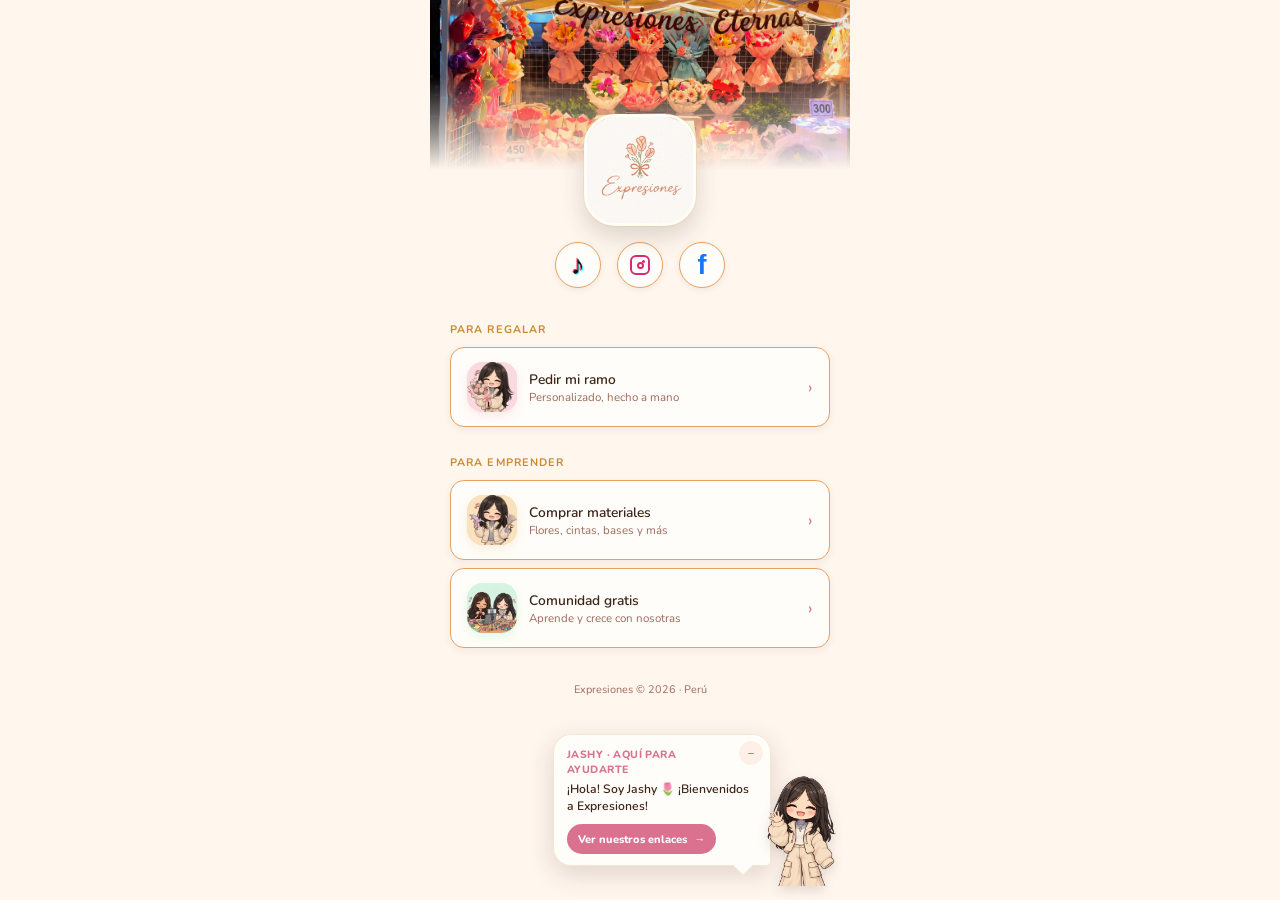
==== commit a16ed2b7: "Corrige rutas de recursos publicados" ====
--- a/index.html
+++ b/index.html
@@ -9,8 +9,8 @@
   <meta property="og:title" content="Expresiones" />
   <meta property="og:description"
     content="Rosas eternas hechas con amor. Ramos personalizados, materiales para emprender y comunidad de emprendedoras." />
-  <meta property="og:image" content="https://gardeneternaljym.github.io/logo2.png" />
-  <meta property="og:url" content="https://gardeneternaljym.github.io/" />
+  <meta property="og:image" content="https://expresionesjym.github.io/assets/images/logo2.png" />
+  <meta property="og:url" content="https://expresionesjym.github.io/" />
   <meta property="og:type" content="website" />
   <meta property="og:locale" content="es_PE" />
   <link rel="preconnect" href="https://fonts.googleapis.com" />
@@ -18,445 +18,7 @@
   <link
     href="https://fonts.googleapis.com/css2?family=Playfair+Display:ital,wght@0,400;1,400&family=Nunito:wght@300;400;600&display=swap"
     rel="stylesheet" />
-  <link rel="stylesheet" href="https://cdnjs.cloudflare.com/ajax/libs/font-awesome/6.7.2/css/all.min.css"
-    referrerpolicy="no-referrer" />
-  <style>
-    :root {
-      /* Paleta sacada de la foto real del puesto: rosa-durazno + dorado cálido + turquesa de acento */
-      --cream: #FFF6EE;
-      /* fondo, crema cálido como el mantel */
-      --card: #FFFDF9;
-      /* fondo de tarjetas y botones */
-      --ink: #3D2418;
-      /* texto principal, marrón oscuro del letrero cursivo */
-      --rose: #D9718F;
-      /* rosa-durazno de los envoltorios — acento fuerte */
-      --terracotta: #C98A2B;
-      /* dorado ámbar de la iluminación — acento secundario */
-      --coral: #E8A15E;
-      /* durazno dorado — bordes */
-      --peach: #FBE3D3;
-      /* durazno pálido — hover / iconos */
-      --muted: #9C6B5C;
-      /* texto secundario, marrón rosado */
-      --turquoise: #4FB3A9;
-      /* toque turquesa de contraste, visto en un par de envolturas */
-    }
-
-    *,
-    *::before,
-    *::after {
-      box-sizing: border-box;
-      margin: 0;
-      padding: 0;
-    }
-
-    html {
-      scroll-behavior: smooth;
-    }
-
-    body {
-      font-family: 'Nunito', sans-serif;
-      background: var(--cream);
-      color: var(--ink);
-      min-height: 100vh;
-      overflow-x: hidden;
-    }
-
-    .page {
-      max-width: 420px;
-      margin: 0 auto;
-      padding: 40px 20px 80px;
-    }
-
-    .banner-wrap {
-      position: relative;
-      margin: -40px -20px 0;
-      width: calc(100% + 40px);
-    }
-
-    .banner-inner {
-      position: relative;
-      height: 170px;
-      overflow: hidden;
-    }
-
-    .banner-img {
-      width: 100%;
-      height: 100%;
-      object-fit: cover;
-      display: block;
-      filter: saturate(1.1) brightness(0.97);
-    }
-
-    /* Degradado suave y parejo hacia el color de fondo de la página */
-    .banner-fade {
-      position: absolute;
-      inset: 0;
-      background: linear-gradient(to bottom,
-          rgba(61, 52, 24, 0.08) 0%,
-          rgba(255, 251, 239, 0) 45%,
-          rgba(255, 251, 239, 0.55) 78%,
-          var(--cream) 100%);
-      pointer-events: none;
-    }
-
-    .logo-img {
-      width: 112px;
-      height: 112px;
-      border-radius: 28%;
-      object-fit: cover;
-      display: block;
-      border: 3px solid var(--card);
-      background: var(--card);
-      box-shadow: 0 10px 24px rgba(61, 52, 24, 0.18), 0 0 0 1px rgba(246, 199, 68, 0.18);
-
-      position: relative;
-      margin: -56px auto 0;
-      z-index: 2;
-    }
-
-    /* Redes sociales arriba, debajo del logo: solo ícono, sin texto */
-    .social-row-top {
-      display: flex;
-      justify-content: center;
-      align-items: center;
-      gap: 16px;
-      margin-top: 16px;
-      margin-bottom: 34px;
-    }
-
-    .social-icon {
-      width: 46px;
-      height: 46px;
-      border-radius: 50%;
-      background: var(--card);
-      border: 1.5px solid var(--coral);
-      display: flex;
-      align-items: center;
-      justify-content: center;
-      text-decoration: none;
-      color: var(--ink);
-      transition: background .15s, transform .1s, box-shadow .15s;
-      box-shadow: 0 2px 6px rgba(61, 52, 24, 0.08);
-    }
-
-    .social-icon i {
-      font-size: 22px;
-      line-height: 1;
-    }
-
-    .social-icon .fa-tiktok {
-      color: #111;
-    }
-
-    .social-icon .fa-instagram {
-      color: #D62976;
-    }
-
-    .social-icon .fa-facebook-f {
-      color: #1877F2;
-    }
-
-    .social-icon:hover {
-      background: var(--peach);
-      box-shadow: 0 4px 10px rgba(61, 52, 24, 0.14);
-    }
-
-    .social-icon:active {
-      transform: scale(.95);
-    }
-
-    /* SECTIONS */
-    .section {
-      margin-bottom: 28px;
-    }
-
-    .section-label {
-      font-size: .68rem;
-      font-weight: 700;
-      letter-spacing: .1em;
-      text-transform: uppercase;
-      color: var(--terracotta);
-      margin-bottom: 10px;
-    }
-
-    /* BUTTONS */
-    .btn {
-      display: flex;
-      align-items: center;
-      gap: 12px;
-      width: 100%;
-      padding: 14px 16px;
-      background: var(--card);
-      border: 1.5px solid var(--coral);
-      border-radius: 14px;
-      cursor: pointer;
-      text-decoration: none;
-      color: var(--ink);
-      font-family: 'Nunito', sans-serif;
-      font-size: .88rem;
-      transition: background .15s, transform .15s, box-shadow .15s, border-color .15s;
-      margin-bottom: 8px;
-      box-shadow: 0 3px 10px rgba(61, 36, 24, .06);
-    }
-
-    .btn:hover {
-      background: var(--peach);
-      border-color: var(--rose);
-      box-shadow: 0 7px 18px rgba(61, 36, 24, .11);
-      transform: translateY(-1px);
-    }
-
-    .btn:active {
-      transform: scale(.98);
-    }
-
-    .btn-icon {
-      width: 50px;
-      height: 50px;
-      border-radius: 16px;
-      background: linear-gradient(145deg, #FFE8EE, #F8CAD6);
-      overflow: hidden;
-      display: flex;
-      align-items: center;
-      justify-content: center;
-      flex-shrink: 0;
-      box-shadow: inset 0 0 0 1px rgba(217, 113, 143, .14), 0 4px 10px rgba(217, 113, 143, .14);
-    }
-
-    .btn-icon i {
-      color: var(--rose);
-      font-size: 23px;
-      line-height: 1;
-      filter: drop-shadow(0 1px 1px rgba(61, 36, 24, .08));
-    }
-
-    .btn-icon--materials {
-      background: linear-gradient(145deg, #FFF3D9, #F8D9A8);
-      box-shadow: inset 0 0 0 1px rgba(201, 138, 43, .16), 0 4px 10px rgba(201, 138, 43, .13);
-    }
-
-    .btn-icon--materials i {
-      color: var(--terracotta);
-    }
-
-    .btn-icon--community {
-      background: linear-gradient(145deg, #E2F9EB, #C5F0D7);
-      box-shadow: inset 0 0 0 1px rgba(37, 211, 102, .16), 0 4px 10px rgba(37, 211, 102, .12);
-    }
-
-    .btn-icon--community i {
-      color: #128C4B;
-    }
-
-    .btn-text {
-      flex: 1;
-      text-align: left;
-    }
-
-    .btn-text strong {
-      display: block;
-      font-size: .86rem;
-      font-weight: 600;
-    }
-
-    .btn-text span {
-      display: block;
-      font-size: .72rem;
-      color: var(--muted);
-    }
-
-    .btn-arrow {
-      font-size: 1.1rem;
-      color: var(--rose);
-    }
-
-    /* TOAST: confirmación flotante tras copiar */
-    .toast {
-      position: fixed;
-      left: 50%;
-      bottom: 28px;
-      transform: translateX(-50%) translateY(20px);
-      background: var(--ink);
-      color: #FFF6EE;
-      padding: 12px 20px;
-      border-radius: 999px;
-      font-size: .8rem;
-      font-weight: 600;
-      text-align: center;
-      max-width: 90%;
-      box-shadow: 0 8px 20px rgba(0, 0, 0, 0.25);
-      opacity: 0;
-      pointer-events: none;
-      transition: opacity .25s ease, transform .25s ease;
-      z-index: 999;
-    }
-
-    .toast.show {
-      opacity: 1;
-      transform: translateX(-50%) translateY(0);
-    }
-
-    /* Asistente flotante de Jashy: compacto, accesible y fácil de minimizar */
-    .jashy-widget {
-      position: fixed;
-      right: max(12px, calc((100vw - 420px) / 2 + 12px));
-      bottom: max(14px, env(safe-area-inset-bottom));
-      z-index: 50;
-      display: flex;
-      align-items: flex-end;
-      max-width: calc(100vw - 24px);
-      pointer-events: none;
-    }
-
-    .jashy-avatar-button {
-      position: relative;
-      z-index: 2;
-      width: 74px;
-      flex: 0 0 74px;
-      padding: 0;
-      border: 0;
-      background: transparent;
-      cursor: pointer;
-      pointer-events: auto;
-      animation: jashy-float 5s ease-in-out infinite;
-      -webkit-tap-highlight-color: transparent;
-    }
-
-    .jashy-avatar-button img {
-      display: block;
-      width: 100%;
-      height: auto;
-      filter: drop-shadow(0 4px 6px rgba(61, 36, 24, .16));
-    }
-
-    .jashy-chat {
-      position: relative;
-      width: 218px;
-      max-width: calc(100vw - 102px);
-      margin: 0 -7px 20px 0;
-      padding: 12px 13px 11px;
-      border: 1px solid rgba(201, 138, 43, .2);
-      border-radius: 18px 18px 5px 18px;
-      background: rgba(255, 253, 249, .98);
-      box-shadow: 0 8px 26px rgba(61, 36, 24, .16);
-      color: var(--ink);
-      pointer-events: auto;
-      transform-origin: bottom right;
-      animation: jashy-pop .35s ease-out both;
-    }
-
-    .jashy-chat::after {
-      position: absolute;
-      right: 20px;
-      bottom: -8px;
-      width: 14px;
-      height: 14px;
-      content: "";
-      border-right: 1px solid rgba(201, 138, 43, .2);
-      border-bottom: 1px solid rgba(201, 138, 43, .2);
-      background: var(--card);
-      transform: rotate(45deg);
-    }
-
-    .jashy-chat-close {
-      position: absolute;
-      top: 6px;
-      right: 7px;
-      display: grid;
-      width: 24px;
-      height: 24px;
-      place-items: center;
-      border: 0;
-      border-radius: 50%;
-      background: #FFF0E7;
-      color: var(--muted);
-      font-size: .7rem;
-      cursor: pointer;
-    }
-
-    .jashy-name {
-      display: block;
-      margin: 0 22px 4px 0;
-      color: var(--rose);
-      font-size: .66rem;
-      font-weight: 800;
-      letter-spacing: .04em;
-      text-transform: uppercase;
-    }
-
-    .jashy-message {
-      min-height: 34px;
-      margin: 0 0 9px;
-      font-size: .76rem;
-      font-weight: 600;
-      line-height: 1.4;
-      transition: opacity .2s ease;
-    }
-
-    .jashy-message.is-changing {
-      opacity: .25;
-    }
-
-    .jashy-cta {
-      display: inline-flex;
-      align-items: center;
-      gap: 7px;
-      min-height: 30px;
-      padding: 6px 11px;
-      border-radius: 999px;
-      background: var(--rose);
-      color: #fff;
-      font-size: .69rem;
-      font-weight: 800;
-      text-decoration: none;
-      transition: transform .15s ease, background .15s ease;
-    }
-
-    .jashy-cta:hover {
-      background: #C65F7E;
-      transform: translateY(-1px);
-    }
-
-    .jashy-widget.is-minimized .jashy-chat {
-      display: none;
-    }
-
-    .jashy-widget.is-minimized .jashy-avatar-button {
-      width: 60px;
-      flex-basis: 60px;
-    }
-
-    @keyframes jashy-float {
-      0%, 100% { transform: translateY(0); }
-      50% { transform: translateY(-3px); }
-    }
-
-    @keyframes jashy-pop {
-      from { opacity: 0; transform: scale(.94) translateY(5px); }
-      to { opacity: 1; transform: scale(1) translateY(0); }
-    }
-
-    @media (max-width: 360px) {
-      .jashy-avatar-button { width: 64px; flex-basis: 64px; }
-      .jashy-chat { width: 205px; max-width: calc(100vw - 90px); padding: 11px 12px; }
-      .jashy-message { font-size: .72rem; }
-    }
-
-    @media (prefers-reduced-motion: reduce) {
-      .jashy-avatar-button, .jashy-chat { animation: none; }
-    }
-
-    /* FOOTER */
-    .footer {
-      text-align: center;
-      font-size: .68rem;
-      color: var(--muted);
-      margin-top: 32px;
-      line-height: 1.8;
-    }
-  </style>
+  <link rel="stylesheet" href="assets/css/styles.css" />
 </head>
 
 <body>
@@ -466,24 +28,24 @@
     <header class="hero">
       <div class="banner-wrap">
         <div class="banner-inner">
-          <img class="banner-img" src="banner.png" alt="Banner Expresiones" />
+          <img class="banner-img" src="assets/images/banner.png" alt="Banner Expresiones" />
           <div class="banner-fade"></div>
         </div>
-        <img class="logo-img" src="logo2.png" alt="Expresiones" />
+        <img class="logo-img" src="assets/images/logo2.png" alt="Expresiones" />
       </div>
       <div class="social-row-top" id="redes">
         <a href="https://www.tiktok.com/@expresiones_eternas" target="_blank" rel="noopener noreferrer" class="social-icon"
           aria-label="TikTok" data-copy="https://www.tiktok.com/@expresiones_eternas">
-          <i class="fa-brands fa-tiktok" aria-hidden="true"></i>
+          <span class="social-glyph social-glyph--tiktok" aria-hidden="true">♪</span>
         </a>
         <a href="https://www.instagram.com/expreciones_eternas" target="_blank" rel="noopener noreferrer"
           class="social-icon" aria-label="Instagram" data-copy="https://www.instagram.com/expreciones_eternas">
-          <i class="fa-brands fa-instagram" aria-hidden="true"></i>
+          <span class="social-glyph social-glyph--instagram" aria-hidden="true"></span>
         </a>
         <a href="https://www.facebook.com/share/1DPNxAcHdv/" target="_blank"
           rel="noopener noreferrer" class="social-icon" aria-label="Facebook"
           data-copy="https://www.facebook.com/share/1DPNxAcHdv/">
-          <i class="fa-brands fa-facebook-f" aria-hidden="true"></i>
+          <span class="social-glyph social-glyph--facebook" aria-hidden="true">f</span>
         </a>
       </div>
 
@@ -494,7 +56,7 @@
         <a href="https://wa.me/51956744914?text=Hola%2C%20quiero%20pedir%20un%20ramo%20%F0%9F%8C%B7" target="_blank" rel="noopener noreferrer" class="btn"
           data-copy="https://wa.me/51956744914?text=Hola%2C%20quiero%20pedir%20un%20ramo%20%F0%9F%8C%B7">
           <div class="btn-icon" aria-hidden="true">
-            <i class="fa-solid fa-spa" aria-hidden="true"></i>
+            <img src="assets/images/ramitoicon.jpg" alt="" />
           </div>
           <div class="btn-text">
             <strong>Pedir mi ramo</strong>
@@ -510,7 +72,7 @@
         <a href="https://wa.me/51956744914?text=Hola%2C%20quiero%20comprar%20materiales%20%F0%9F%AA%B7" target="_blank" rel="noopener noreferrer" class="btn"
           data-copy="https://wa.me/51956744914?text=Hola%2C%20quiero%20comprar%20materiales%20%F0%9F%AA%B7">
           <div class="btn-icon btn-icon--materials" aria-hidden="true">
-            <i class="fa-solid fa-basket-shopping" aria-hidden="true"></i>
+            <img src="assets/images/materialicon.jpg" alt="" />
           </div>
           <div class="btn-text">
             <strong>Comprar materiales</strong>
@@ -521,7 +83,7 @@
         <a href="https://chat.whatsapp.com/CMHPDhzzyfnKDMrn21aZUr" target="_blank" rel="noopener noreferrer" class="btn"
           data-copy="https://chat.whatsapp.com/CMHPDhzzyfnKDMrn21aZUr">
           <div class="btn-icon btn-icon--community" aria-hidden="true">
-            <i class="fa-solid fa-people-group" aria-hidden="true"></i>
+            <img src="assets/images/comunidadicon.png" alt="" />
           </div>
           <div class="btn-text">
             <strong>Comunidad gratis</strong>
@@ -542,157 +104,19 @@
   <aside class="jashy-widget" id="jashyWidget" aria-label="Ayuda de Jashy">
     <div class="jashy-chat" id="jashyChat">
       <button class="jashy-chat-close" id="jashyClose" type="button" aria-label="Minimizar a Jashy">
-        <i class="fa-solid fa-minus" aria-hidden="true"></i>
+        <span aria-hidden="true">−</span>
       </button>
       <span class="jashy-name">Jashy · aquí para ayudarte</span>
       <p class="jashy-message" id="jashyMessage" aria-live="polite" aria-atomic="true">¡Hola! Soy Jashy 🌷 ¡Bienvenidos a Expresiones!</p>
       <a class="jashy-cta" id="jashyCta" href="#redes">
-        <span>Ver nuestros enlaces</span><i class="fa-solid fa-arrow-right" aria-hidden="true"></i>
+        <span>Ver nuestros enlaces</span><span aria-hidden="true">→</span>
       </a>
     </div>
     <button class="jashy-avatar-button" id="jashyAvatar" type="button" aria-label="Abrir los mensajes de Jashy" aria-expanded="true">
-      <img src="Image/jashy.png" alt="Jashy saludando" />
+      <img src="assets/images/jashy.png" alt="Jashy saludando" />
     </button>
   </aside>
-
-  <script>
-    (function () {
-      var ua = navigator.userAgent || navigator.vendor || window.opera || '';
-      var isInAppBrowser = /musical_ly|tiktok|bytedance|ttwebview|instagram|FBAN|FBAV/i.test(ua);
-
-      if (!isInAppBrowser) return;
-
-      var toast = document.getElementById('toast');
-      var toastTimer = null;
-
-      function showToast(msg) {
-        if (!toast) return;
-        toast.textContent = msg;
-        toast.classList.add('show');
-        clearTimeout(toastTimer);
-        toastTimer = setTimeout(function () {
-          toast.classList.remove('show');
-        }, 3800);
-      }
-
-      function copyText(text) {
-        if (navigator.clipboard && navigator.clipboard.writeText) {
-          return navigator.clipboard.writeText(text).catch(function () {
-            return copyTextFallback(text);
-          });
-        }
-        return copyTextFallback(text);
-      }
-
-      function copyTextFallback(text) {
-        var input = document.createElement('textarea');
-        input.value = text;
-        input.setAttribute('readonly', '');
-        input.style.position = 'fixed';
-        input.style.opacity = '0';
-        document.body.appendChild(input);
-        input.select();
-        var copied = false;
-        try {
-          copied = document.execCommand('copy');
-        } catch (error) {
-          copied = false;
-        }
-        input.remove();
-
-        if (copied) return Promise.resolve();
-        window.prompt('Copia este enlace:', text);
-        return Promise.resolve();
-      }
-
-      // Intercepta también el enlace de Jashy aunque su destino vaya cambiando.
-      document.addEventListener('click', function (e) {
-        var el = e.target.closest('[data-copy]');
-        if (!el) return;
-        e.preventDefault();
-        var text = el.getAttribute('data-copy');
-        copyText(text).then(function () {
-          showToast('🔗 ¡Enlace copiado! Pégalo en tu navegador para abrirlo');
-        }).catch(function () {
-          showToast('No se pudo copiar. Mantén presionado el enlace para copiarlo');
-        });
-      });
-    })();
-
-    (function () {
-      var widget = document.getElementById('jashyWidget');
-      var avatar = document.getElementById('jashyAvatar');
-      var close = document.getElementById('jashyClose');
-      var messageNode = document.getElementById('jashyMessage');
-      var cta = document.getElementById('jashyCta');
-      var messages = [
-        {
-          text: '¡Hola! Soy Jashy 🌷 ¡Bienvenidos a Expresiones!',
-          label: 'Ver nuestros enlaces', href: '#redes'
-        },
-        {
-          text: '¿Buscas un regalo especial? Te ayudamos a crear tu ramo 🌸',
-          label: 'Pedir mi ramo',
-          href: 'https://wa.me/51956744914?text=Hola%2C%20quiero%20pedir%20un%20ramo%20%F0%9F%8C%B7',
-          copy: 'https://wa.me/51956744914?text=Hola%2C%20quiero%20pedir%20un%20ramo%20%F0%9F%8C%B7'
-        },
-        {
-          text: '¿Te gusta crear? Tenemos materiales para que empieces a emprender ✨',
-          label: 'Ver materiales',
-          href: 'https://wa.me/51956744914?text=Hola%2C%20quiero%20comprar%20materiales%20%F0%9F%AA%B7',
-          copy: 'https://wa.me/51956744914?text=Hola%2C%20quiero%20comprar%20materiales%20%F0%9F%AA%B7'
-        },
-        {
-          text: 'Únete gratis a nuestra comunidad y aprendamos juntas 💚',
-          label: 'Unirme gratis',
-          href: 'https://chat.whatsapp.com/CMHPDhzzyfnKDMrn21aZUr',
-          copy: 'https://chat.whatsapp.com/CMHPDhzzyfnKDMrn21aZUr'
-        },
-        {
-          text: 'Síguenos en nuestras redes para ver ramos, ideas y novedades 💐',
-          label: 'Ver redes', href: '#redes'
-        }
-      ];
-      var currentMessage = 0;
-
-      function showMessage(index) {
-        var item = messages[index];
-        messageNode.classList.add('is-changing');
-        window.setTimeout(function () {
-          messageNode.textContent = item.text;
-          cta.querySelector('span').textContent = item.label;
-          cta.href = item.href;
-          if (item.copy) {
-            cta.setAttribute('data-copy', item.copy);
-          } else {
-            cta.removeAttribute('data-copy');
-          }
-          messageNode.classList.remove('is-changing');
-        }, 180);
-      }
-
-      function showRandomMessage() {
-        var nextMessage;
-        do {
-          nextMessage = Math.floor(Math.random() * messages.length);
-        } while (messages.length > 1 && nextMessage === currentMessage);
-        currentMessage = nextMessage;
-        showMessage(currentMessage);
-      }
-
-      avatar.addEventListener('click', function () {
-        var minimized = widget.classList.toggle('is-minimized');
-        avatar.setAttribute('aria-expanded', String(!minimized));
-      });
-
-      close.addEventListener('click', function () {
-        widget.classList.add('is-minimized');
-        avatar.setAttribute('aria-expanded', 'false');
-      });
-
-      window.setInterval(showRandomMessage, 9000);
-    })();
-  </script>
+  <script src="assets/js/main.js" defer></script>
 
 </body>
 
--- a/assets/css/styles.css
+++ b/assets/css/styles.css
@@ -0,0 +1,417 @@
+:root {
+      /* Paleta sacada de la foto real del puesto: rosa-durazno + dorado cálido + turquesa de acento */
+      --cream: #FFF6EE;
+      /* fondo, crema cálido como el mantel */
+      --card: #FFFDF9;
+      /* fondo de tarjetas y botones */
+      --ink: #3D2418;
+      /* texto principal, marrón oscuro del letrero cursivo */
+      --rose: #D9718F;
+      /* rosa-durazno de los envoltorios — acento fuerte */
+      --terracotta: #C98A2B;
+      /* dorado ámbar de la iluminación — acento secundario */
+      --coral: #E8A15E;
+      /* durazno dorado — bordes */
+      --peach: #FBE3D3;
+      /* durazno pálido — hover / iconos */
+      --muted: #9C6B5C;
+      /* texto secundario, marrón rosado */
+      --turquoise: #4FB3A9;
+      /* toque turquesa de contraste, visto en un par de envolturas */
+    }
+
+    *,
+    *::before,
+    *::after {
+      box-sizing: border-box;
+      margin: 0;
+      padding: 0;
+    }
+
+    html {
+      scroll-behavior: smooth;
+    }
+
+    body {
+      font-family: 'Nunito', sans-serif;
+      background: var(--cream);
+      color: var(--ink);
+      min-height: 100vh;
+      overflow-x: hidden;
+    }
+
+    .page {
+      max-width: 420px;
+      margin: 0 auto;
+      padding: 40px 20px 80px;
+    }
+
+    .banner-wrap {
+      position: relative;
+      margin: -40px -20px 0;
+      width: calc(100% + 40px);
+    }
+
+    .banner-inner {
+      position: relative;
+      height: 170px;
+      overflow: hidden;
+    }
+
+    .banner-img {
+      width: 100%;
+      height: 100%;
+      object-fit: cover;
+      display: block;
+      filter: saturate(1.1) brightness(0.97);
+    }
+
+    /* Degradado suave y parejo hacia el color de fondo de la página */
+    .banner-fade {
+      position: absolute;
+      inset: 0;
+      background: linear-gradient(to bottom,
+          rgba(61, 52, 24, 0.08) 0%,
+          rgba(255, 251, 239, 0) 45%,
+          rgba(255, 251, 239, 0.55) 78%,
+          var(--cream) 100%);
+      pointer-events: none;
+    }
+
+    .logo-img {
+      width: 112px;
+      height: 112px;
+      border-radius: 28%;
+      object-fit: cover;
+      display: block;
+      border: 3px solid var(--card);
+      background: var(--card);
+      box-shadow: 0 10px 24px rgba(61, 52, 24, 0.18), 0 0 0 1px rgba(246, 199, 68, 0.18);
+
+      position: relative;
+      margin: -56px auto 0;
+      z-index: 2;
+    }
+
+    /* Redes sociales arriba, debajo del logo: solo ícono, sin texto */
+    .social-row-top {
+      display: flex;
+      justify-content: center;
+      align-items: center;
+      gap: 16px;
+      margin-top: 16px;
+      margin-bottom: 34px;
+    }
+
+    .social-icon {
+      width: 46px;
+      height: 46px;
+      border-radius: 50%;
+      background: var(--card);
+      border: 1.5px solid var(--coral);
+      display: flex;
+      align-items: center;
+      justify-content: center;
+      text-decoration: none;
+      color: var(--ink);
+      transition: background .15s, transform .1s, box-shadow .15s;
+      box-shadow: 0 2px 6px rgba(61, 52, 24, 0.08);
+    }
+
+    .social-glyph { display: inline-flex; align-items: center; justify-content: center; line-height: 1; }
+    .social-glyph--tiktok { color: #111; font-size: 27px; font-weight: 800; text-shadow: 1px 1px #25f4ee, -1px -1px #fe2c55; }
+    .social-glyph--instagram { width: 20px; height: 20px; border: 2.5px solid #D62976; border-radius: 6px; position: relative; }
+    .social-glyph--instagram::before { content: ""; width: 7px; height: 7px; border: 2px solid #D62976; border-radius: 50%; }
+    .social-glyph--instagram::after { content: ""; position: absolute; width: 3px; height: 3px; border-radius: 50%; background: #D62976; top: 3px; right: 3px; }
+    .social-glyph--facebook { color: #1877F2; font: 800 27px/1 Arial, sans-serif; }
+
+    .social-icon:hover {
+      background: var(--peach);
+      box-shadow: 0 4px 10px rgba(61, 52, 24, 0.14);
+    }
+
+    .social-icon:active {
+      transform: scale(.95);
+    }
+
+    /* SECTIONS */
+    .section {
+      margin-bottom: 28px;
+    }
+
+    .section-label {
+      font-size: .68rem;
+      font-weight: 700;
+      letter-spacing: .1em;
+      text-transform: uppercase;
+      color: var(--terracotta);
+      margin-bottom: 10px;
+    }
+
+    /* BUTTONS */
+    .btn {
+      display: flex;
+      align-items: center;
+      gap: 12px;
+      width: 100%;
+      padding: 14px 16px;
+      background: var(--card);
+      border: 1.5px solid var(--coral);
+      border-radius: 14px;
+      cursor: pointer;
+      text-decoration: none;
+      color: var(--ink);
+      font-family: 'Nunito', sans-serif;
+      font-size: .88rem;
+      transition: background .15s, transform .15s, box-shadow .15s, border-color .15s;
+      margin-bottom: 8px;
+      box-shadow: 0 3px 10px rgba(61, 36, 24, .06);
+    }
+
+    .btn:hover {
+      background: var(--peach);
+      border-color: var(--rose);
+      box-shadow: 0 7px 18px rgba(61, 36, 24, .11);
+      transform: translateY(-1px);
+    }
+
+    .btn:active {
+      transform: scale(.98);
+    }
+
+    .btn-icon {
+      width: 50px;
+      height: 50px;
+      border-radius: 16px;
+      background: linear-gradient(145deg, #FFE8EE, #F8CAD6);
+      overflow: hidden;
+      display: flex;
+      align-items: center;
+      justify-content: center;
+      flex-shrink: 0;
+      box-shadow: inset 0 0 0 1px rgba(217, 113, 143, .14), 0 4px 10px rgba(217, 113, 143, .14);
+    }
+
+    .btn-icon img {
+      width: 100%;
+      height: 100%;
+      object-fit: cover;
+      display: block;
+    }
+
+    .btn-icon--materials {
+      background: linear-gradient(145deg, #FFF3D9, #F8D9A8);
+      box-shadow: inset 0 0 0 1px rgba(201, 138, 43, .16), 0 4px 10px rgba(201, 138, 43, .13);
+    }
+
+    .btn-icon--community {
+      background: linear-gradient(145deg, #E2F9EB, #C5F0D7);
+      box-shadow: inset 0 0 0 1px rgba(37, 211, 102, .16), 0 4px 10px rgba(37, 211, 102, .12);
+    }
+
+    .btn-text {
+      flex: 1;
+      text-align: left;
+    }
+
+    .btn-text strong {
+      display: block;
+      font-size: .86rem;
+      font-weight: 600;
+    }
+
+    .btn-text span {
+      display: block;
+      font-size: .72rem;
+      color: var(--muted);
+    }
+
+    .btn-arrow {
+      font-size: 1.1rem;
+      color: var(--rose);
+    }
+
+    /* TOAST: confirmación flotante tras copiar */
+    .toast {
+      position: fixed;
+      left: 50%;
+      bottom: 28px;
+      transform: translateX(-50%) translateY(20px);
+      background: var(--ink);
+      color: #FFF6EE;
+      padding: 12px 20px;
+      border-radius: 999px;
+      font-size: .8rem;
+      font-weight: 600;
+      text-align: center;
+      max-width: 90%;
+      box-shadow: 0 8px 20px rgba(0, 0, 0, 0.25);
+      opacity: 0;
+      pointer-events: none;
+      transition: opacity .25s ease, transform .25s ease;
+      z-index: 999;
+    }
+
+    .toast.show {
+      opacity: 1;
+      transform: translateX(-50%) translateY(0);
+    }
+
+    /* Asistente flotante de Jashy: compacto, accesible y fácil de minimizar */
+    .jashy-widget {
+      position: fixed;
+      right: max(12px, calc((100vw - 420px) / 2 + 12px));
+      bottom: max(14px, env(safe-area-inset-bottom));
+      z-index: 50;
+      display: flex;
+      align-items: flex-end;
+      max-width: calc(100vw - 24px);
+      pointer-events: none;
+    }
+
+    .jashy-avatar-button {
+      position: relative;
+      z-index: 2;
+      width: 74px;
+      flex: 0 0 74px;
+      padding: 0;
+      border: 0;
+      background: transparent;
+      cursor: pointer;
+      pointer-events: auto;
+      animation: jashy-float 5s ease-in-out infinite;
+      -webkit-tap-highlight-color: transparent;
+    }
+
+    .jashy-avatar-button img {
+      display: block;
+      width: 100%;
+      height: auto;
+      filter: drop-shadow(0 4px 6px rgba(61, 36, 24, .16));
+    }
+
+    .jashy-chat {
+      position: relative;
+      width: 218px;
+      max-width: calc(100vw - 102px);
+      margin: 0 -7px 20px 0;
+      padding: 12px 13px 11px;
+      border: 1px solid rgba(201, 138, 43, .2);
+      border-radius: 18px 18px 5px 18px;
+      background: rgba(255, 253, 249, .98);
+      box-shadow: 0 8px 26px rgba(61, 36, 24, .16);
+      color: var(--ink);
+      pointer-events: auto;
+      transform-origin: bottom right;
+      animation: jashy-pop .35s ease-out both;
+    }
+
+    .jashy-chat::after {
+      position: absolute;
+      right: 20px;
+      bottom: -8px;
+      width: 14px;
+      height: 14px;
+      content: "";
+      border-right: 1px solid rgba(201, 138, 43, .2);
+      border-bottom: 1px solid rgba(201, 138, 43, .2);
+      background: var(--card);
+      transform: rotate(45deg);
+    }
+
+    .jashy-chat-close {
+      position: absolute;
+      top: 6px;
+      right: 7px;
+      display: grid;
+      width: 24px;
+      height: 24px;
+      place-items: center;
+      border: 0;
+      border-radius: 50%;
+      background: #FFF0E7;
+      color: var(--muted);
+      font-size: .7rem;
+      cursor: pointer;
+    }
+
+    .jashy-name {
+      display: block;
+      margin: 0 22px 4px 0;
+      color: var(--rose);
+      font-size: .66rem;
+      font-weight: 800;
+      letter-spacing: .04em;
+      text-transform: uppercase;
+    }
+
+    .jashy-message {
+      min-height: 34px;
+      margin: 0 0 9px;
+      font-size: .76rem;
+      font-weight: 600;
+      line-height: 1.4;
+      transition: opacity .2s ease;
+    }
+
+    .jashy-message.is-changing {
+      opacity: .25;
+    }
+
+    .jashy-cta {
+      display: inline-flex;
+      align-items: center;
+      gap: 7px;
+      min-height: 30px;
+      padding: 6px 11px;
+      border-radius: 999px;
+      background: var(--rose);
+      color: #fff;
+      font-size: .69rem;
+      font-weight: 800;
+      text-decoration: none;
+      transition: transform .15s ease, background .15s ease;
+    }
+
+    .jashy-cta:hover {
+      background: #C65F7E;
+      transform: translateY(-1px);
+    }
+
+    .jashy-widget.is-minimized .jashy-chat {
+      display: none;
+    }
+
+    .jashy-widget.is-minimized .jashy-avatar-button {
+      width: 60px;
+      flex-basis: 60px;
+    }
+
+    @keyframes jashy-float {
+      0%, 100% { transform: translateY(0); }
+      50% { transform: translateY(-3px); }
+    }
+
+    @keyframes jashy-pop {
+      from { opacity: 0; transform: scale(.94) translateY(5px); }
+      to { opacity: 1; transform: scale(1) translateY(0); }
+    }
+
+    @media (max-width: 360px) {
+      .jashy-avatar-button { width: 64px; flex-basis: 64px; }
+      .jashy-chat { width: 205px; max-width: calc(100vw - 90px); padding: 11px 12px; }
+      .jashy-message { font-size: .72rem; }
+    }
+
+    @media (prefers-reduced-motion: reduce) {
+      .jashy-avatar-button, .jashy-chat { animation: none; }
+    }
+
+    /* FOOTER */
+    .footer {
+      text-align: center;
+      font-size: .68rem;
+      color: var(--muted);
+      margin-top: 32px;
+      line-height: 1.8;
+    }
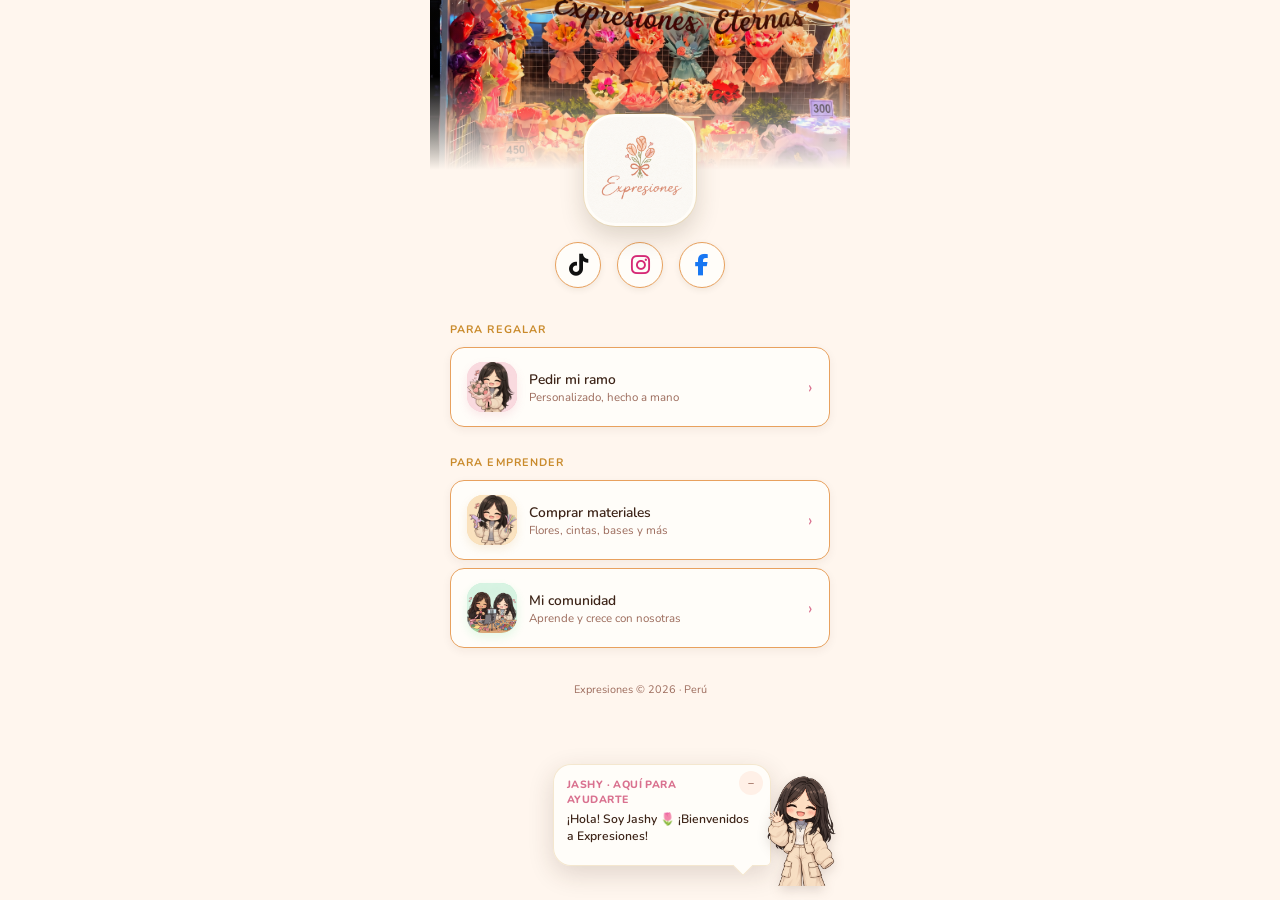
==== commit 4c3e302e: "ultimos cambios redes" ====
--- a/index.html
+++ b/index.html
@@ -18,6 +18,8 @@
   <link
     href="https://fonts.googleapis.com/css2?family=Playfair+Display:ital,wght@0,400;1,400&family=Nunito:wght@300;400;600&display=swap"
     rel="stylesheet" />
+  <link rel="stylesheet" href="https://cdnjs.cloudflare.com/ajax/libs/font-awesome/6.7.2/css/all.min.css"
+    referrerpolicy="no-referrer" />
   <link rel="stylesheet" href="assets/css/styles.css" />
 </head>
 
@@ -36,16 +38,16 @@
       <div class="social-row-top" id="redes">
         <a href="https://www.tiktok.com/@expresiones_eternas" target="_blank" rel="noopener noreferrer" class="social-icon"
           aria-label="TikTok" data-copy="https://www.tiktok.com/@expresiones_eternas">
-          <span class="social-glyph social-glyph--tiktok" aria-hidden="true">♪</span>
+          <i class="fa-brands fa-tiktok" aria-hidden="true"></i>
         </a>
         <a href="https://www.instagram.com/expreciones_eternas" target="_blank" rel="noopener noreferrer"
           class="social-icon" aria-label="Instagram" data-copy="https://www.instagram.com/expreciones_eternas">
-          <span class="social-glyph social-glyph--instagram" aria-hidden="true"></span>
+          <i class="fa-brands fa-instagram" aria-hidden="true"></i>
         </a>
         <a href="https://www.facebook.com/share/1DPNxAcHdv/" target="_blank"
           rel="noopener noreferrer" class="social-icon" aria-label="Facebook"
           data-copy="https://www.facebook.com/share/1DPNxAcHdv/">
-          <span class="social-glyph social-glyph--facebook" aria-hidden="true">f</span>
+          <i class="fa-brands fa-facebook-f" aria-hidden="true"></i>
         </a>
       </div>
 
@@ -86,7 +88,7 @@
             <img src="assets/images/comunidadicon.png" alt="" />
           </div>
           <div class="btn-text">
-            <strong>Comunidad gratis</strong>
+            <strong>Mi comunidad</strong>
             <span>Aprende y crece con nosotras</span>
           </div>
           <span class="btn-arrow">›</span>
@@ -108,9 +110,6 @@
       </button>
       <span class="jashy-name">Jashy · aquí para ayudarte</span>
       <p class="jashy-message" id="jashyMessage" aria-live="polite" aria-atomic="true">¡Hola! Soy Jashy 🌷 ¡Bienvenidos a Expresiones!</p>
-      <a class="jashy-cta" id="jashyCta" href="#redes">
-        <span>Ver nuestros enlaces</span><span aria-hidden="true">→</span>
-      </a>
     </div>
     <button class="jashy-avatar-button" id="jashyAvatar" type="button" aria-label="Abrir los mensajes de Jashy" aria-expanded="true">
       <img src="assets/images/jashy.png" alt="Jashy saludando" />
--- a/assets/css/styles.css
+++ b/assets/css/styles.css
@@ -118,12 +118,10 @@
       box-shadow: 0 2px 6px rgba(61, 52, 24, 0.08);
     }
 
-    .social-glyph { display: inline-flex; align-items: center; justify-content: center; line-height: 1; }
-    .social-glyph--tiktok { color: #111; font-size: 27px; font-weight: 800; text-shadow: 1px 1px #25f4ee, -1px -1px #fe2c55; }
-    .social-glyph--instagram { width: 20px; height: 20px; border: 2.5px solid #D62976; border-radius: 6px; position: relative; }
-    .social-glyph--instagram::before { content: ""; width: 7px; height: 7px; border: 2px solid #D62976; border-radius: 50%; }
-    .social-glyph--instagram::after { content: ""; position: absolute; width: 3px; height: 3px; border-radius: 50%; background: #D62976; top: 3px; right: 3px; }
-    .social-glyph--facebook { color: #1877F2; font: 800 27px/1 Arial, sans-serif; }
+    .social-icon i { font-size: 22px; line-height: 1; }
+    .social-icon .fa-tiktok { color: #111; }
+    .social-icon .fa-instagram { color: #D62976; }
+    .social-icon .fa-facebook-f { color: #1877F2; }
 
     .social-icon:hover {
       background: var(--peach);
